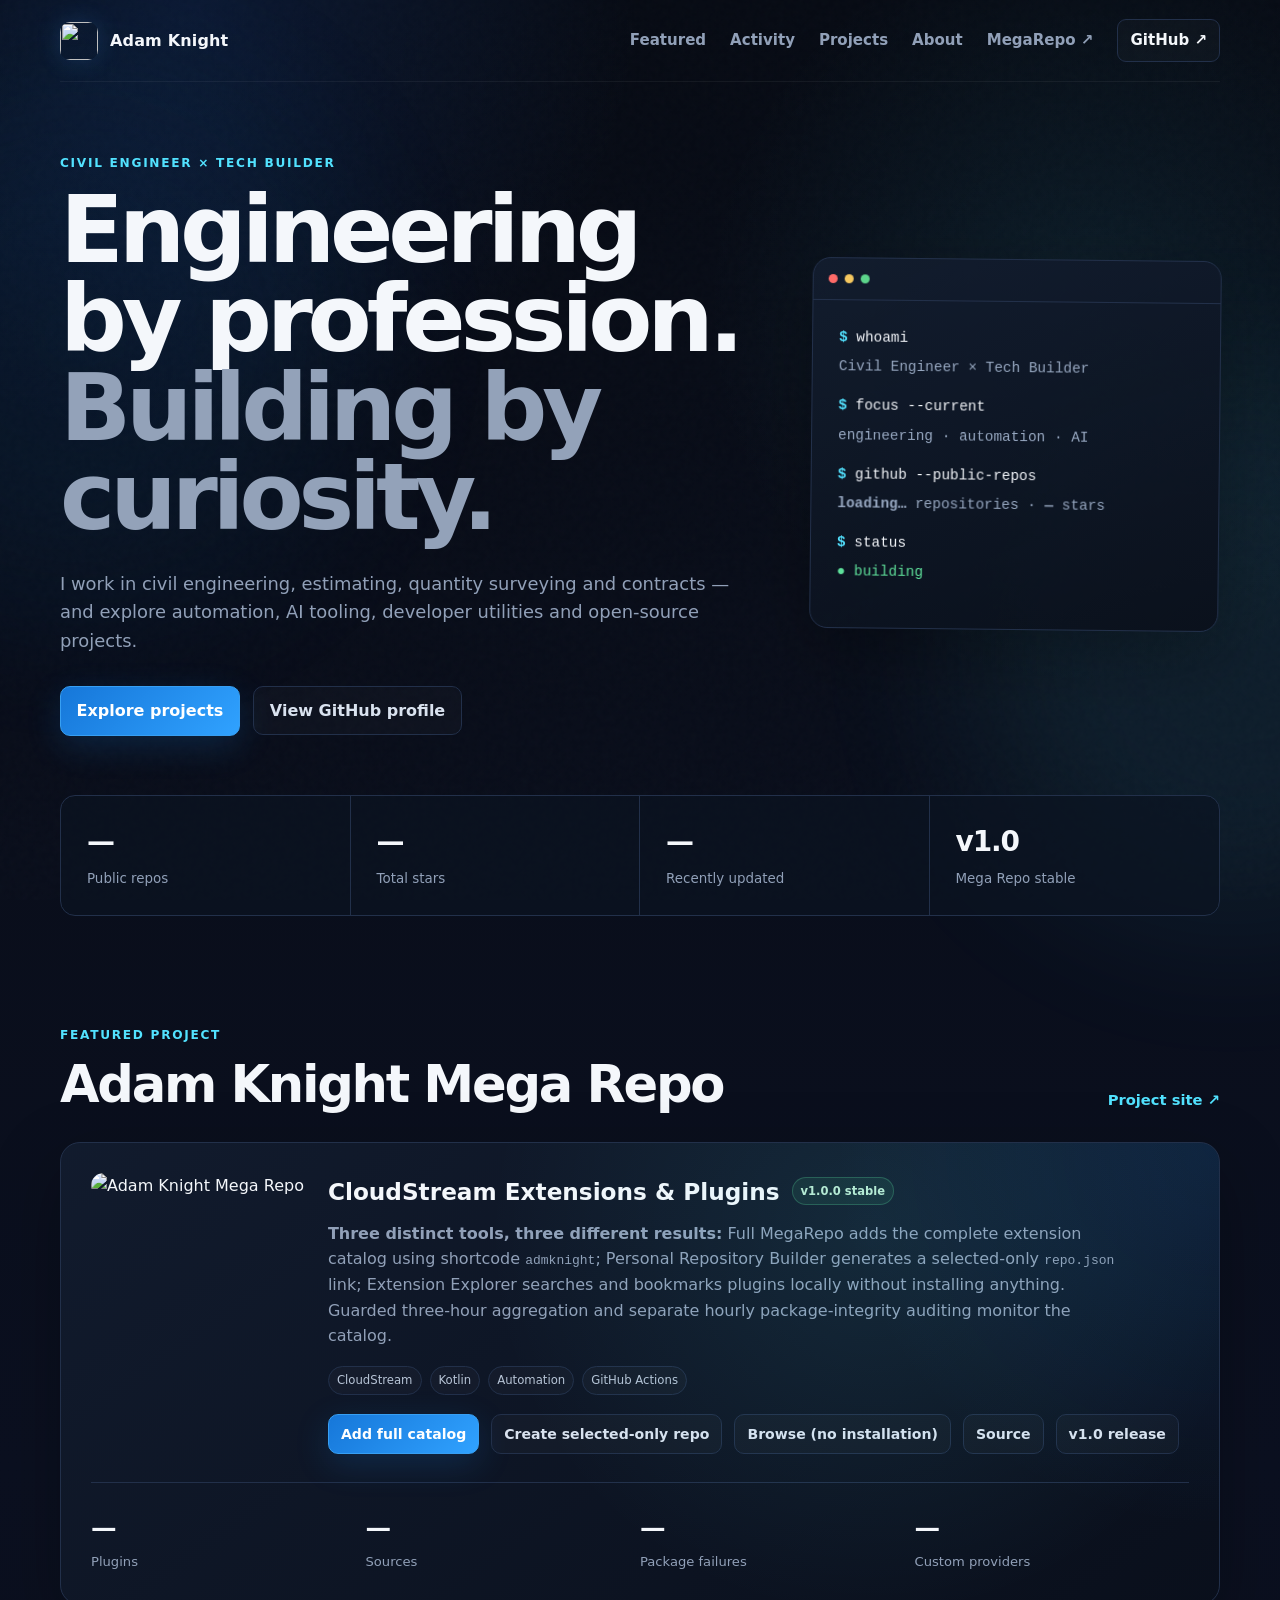
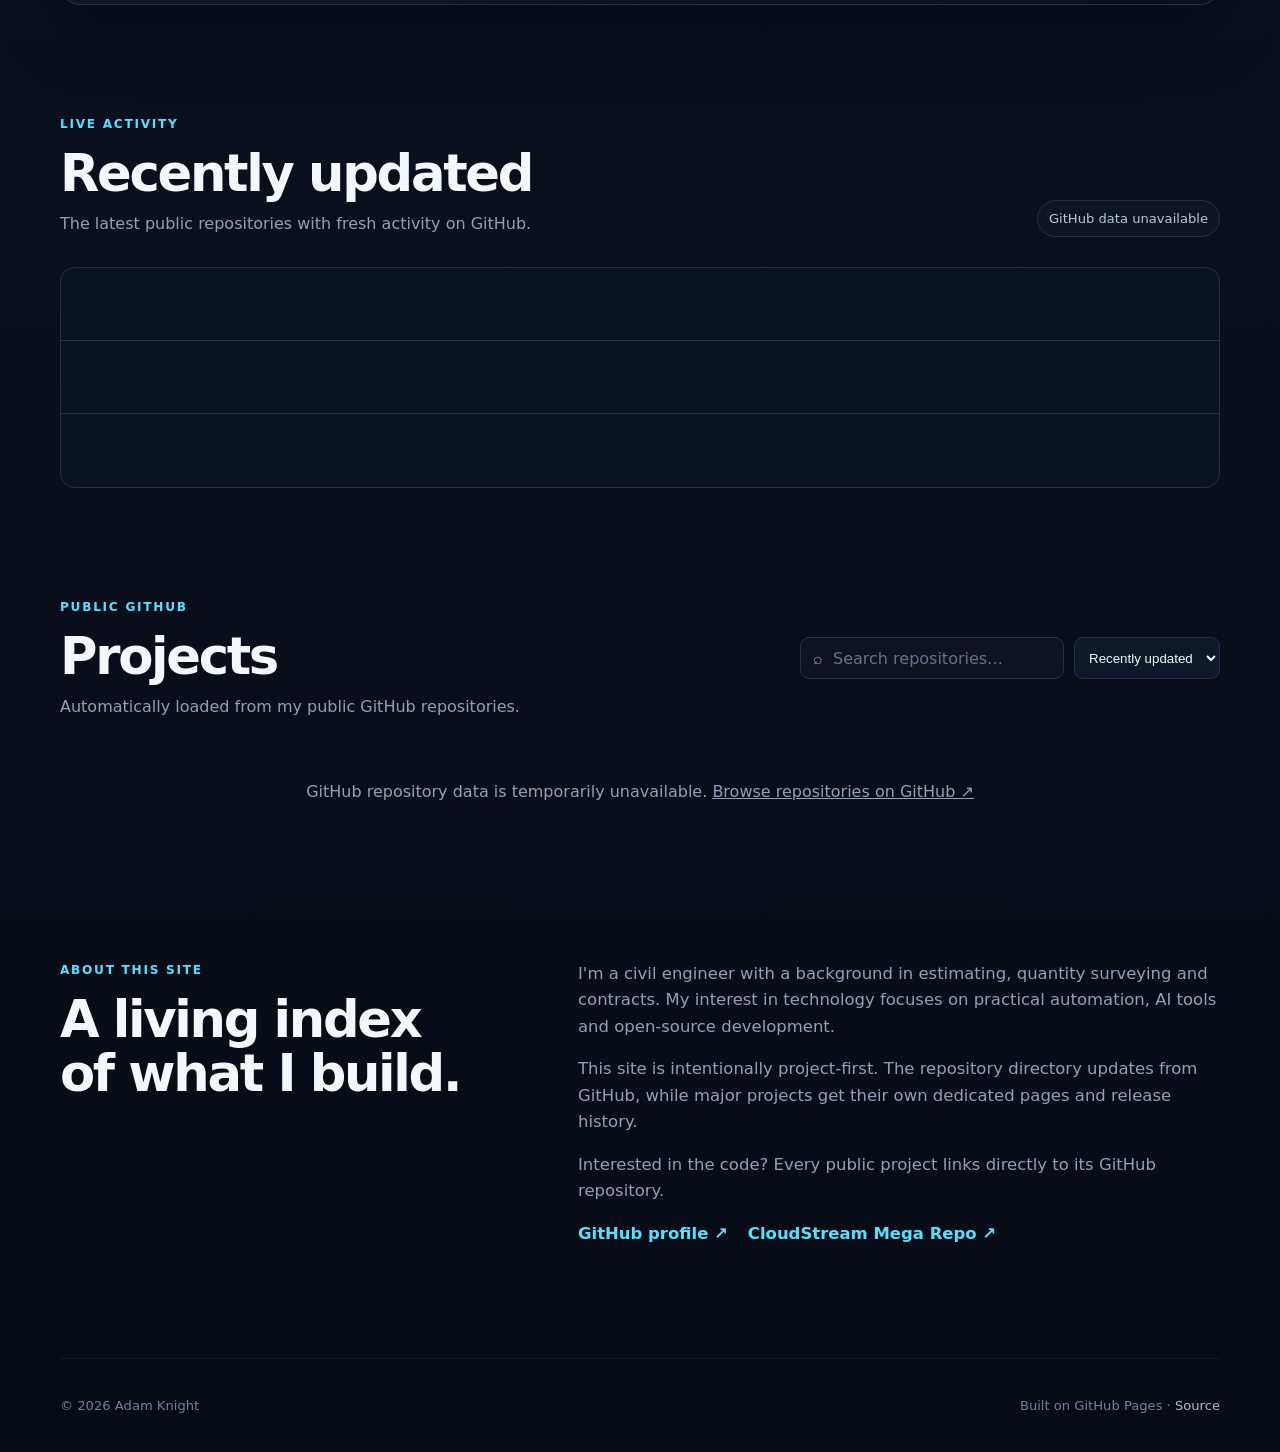
==== index.html @ 38207a59 "fix: unify approved MegaRepo logo favicon and navigation" ====
<!doctype html>
<html lang="en">
<head>
  <meta charset="utf-8">
  <meta name="viewport" content="width=device-width, initial-scale=1">
  <meta name="google-site-verification" content="J8DJi_a0WwOQTBhdbj1OCqEwSFCZiyhdD8SK8HP2m0g" />
  <title>Adam Knight — Civil Engineer × Tech Builder | Open Source</title>
  <meta name="description" content="Adam Knight is a Civil Engineer × Tech Builder exploring estimating, QS, contracts, automation, AI tooling and open-source projects.">
  <link rel="canonical" href="https://admknight.github.io/">
  <link rel="icon" type="image/png" href="https://raw.githubusercontent.com/admknight/CloudstreamExtensions/refs/heads/master/assets/icon.png">
  <link rel="apple-touch-icon" href="https://raw.githubusercontent.com/admknight/CloudstreamExtensions/refs/heads/master/assets/icon.png">
  <meta name="theme-color" content="#0b1020">
  <meta property="og:title" content="Adam Knight — Civil Engineer × Tech Builder">
  <meta property="og:description" content="Civil engineering meets technology: estimating, QS, contracts, AI tooling, automation and open-source projects by Adam Knight.">
  <meta property="og:type" content="website">
  <meta property="og:url" content="https://admknight.github.io/">
  <meta property="og:image" content="https://raw.githubusercontent.com/admknight/CloudstreamExtensions/refs/heads/master/assets/icon.png">
  <meta name="twitter:card" content="summary">
  <link rel="stylesheet" href="/styles.css">
  <script type="application/ld+json">
  {
    "@context": "https://schema.org",
    "@graph": [
      {
        "@type": "Person",
        "name": "Adam Knight",
        "jobTitle": "Civil Engineer",
        "description": "Civil Engineer × Tech Builder exploring automation, AI tooling and open-source projects.",
        "url": "https://admknight.github.io/",
        "sameAs": ["https://github.com/admknight"]
      },
      {
        "@type": "WebSite",
        "name": "Adam Knight — Projects",
        "url": "https://admknight.github.io/",
        "description": "Civil engineering, automation, AI tools, developer utilities and open-source projects by Adam Knight."
      }
    ]
  }
  </script>
</head>
<body>
  <div id="scroll-progress" class="scroll-progress" aria-hidden="true"></div>
  <div class="ambient ambient-one" aria-hidden="true"></div>
  <div class="ambient ambient-two" aria-hidden="true"></div>
  <div class="noise"></div>

  <nav class="nav shell" aria-label="Primary navigation">
    <a class="brand" href="/" aria-label="Adam Knight home">
      <img src="https://raw.githubusercontent.com/admknight/CloudstreamExtensions/refs/heads/master/assets/icon.png" alt="">
      <span>Adam Knight</span>
    </a>
    <div class="nav-links">
      <a href="#featured">Featured</a>
      <a href="#activity">Activity</a>
      <a href="#projects">Projects</a>
      <a href="#about">About</a>
      <a class="nav-megarepo" href="https://admknight.github.io/CloudstreamExtensions/">MegaRepo ↗</a>
      <a class="nav-github" href="https://github.com/admknight" target="_blank" rel="noreferrer">GitHub ↗</a>
    </div>
  </nav>

  <main>
    <section class="hero shell">
      <div class="hero-copy">
        <p class="eyebrow">CIVIL ENGINEER × TECH BUILDER</p>
        <h1>Engineering by profession.<br><span>Building by curiosity.</span></h1>
        <p class="hero-text">I work in civil engineering, estimating, quantity surveying and contracts — and explore automation, AI tooling, developer utilities and open-source projects.</p>
        <div class="hero-actions">
          <a class="btn primary" href="#projects">Explore projects</a>
          <a class="btn secondary" href="https://github.com/admknight" target="_blank" rel="noreferrer">View GitHub profile</a>
        </div>
      </div>
      <div class="hero-panel" aria-label="GitHub profile summary">
        <div class="terminal-top"><span></span><span></span><span></span></div>
        <div class="terminal-body">
          <p><span class="prompt">$</span> whoami</p>
          <p class="terminal-output type-line" data-text="Civil Engineer × Tech Builder">Civil Engineer × Tech Builder</p>
          <p><span class="prompt">$</span> focus --current</p>
          <p class="terminal-output type-line" data-text="engineering · automation · AI">engineering · automation · AI</p>
          <p><span class="prompt">$</span> github --public-repos</p>
          <p class="terminal-output"><strong id="repo-count">loading…</strong> repositories · <strong id="star-count">—</strong> stars</p>
          <p><span class="prompt">$</span> status</p>
          <p class="terminal-output status-ok type-line" data-text="● building">● building</p>
        </div>
      </div>
    </section>

    <section class="metrics shell" aria-label="Project statistics">
      <article><strong id="metric-repos">—</strong><span>Public repos</span></article>
      <article><strong id="metric-stars">—</strong><span>Total stars</span></article>
      <article><strong id="metric-updated">—</strong><span>Recently updated</span></article>
      <article><strong>v1.0</strong><span>Mega Repo stable</span></article>
    </section>

    <section id="featured" class="section shell">
      <div class="section-head">
        <div>
          <p class="eyebrow">FEATURED PROJECT</p>
          <h2>Adam Knight Mega Repo</h2>
        </div>
        <a class="text-link" href="https://admknight.github.io/CloudstreamExtensions/">Project site ↗</a>
      </div>

      <article class="featured-card">
        <div class="featured-main">
          <div class="project-icon">
            <img src="https://raw.githubusercontent.com/admknight/CloudstreamExtensions/refs/heads/master/assets/icon.png" alt="Adam Knight Mega Repo">
          </div>
          <div>
            <div class="project-title-row">
              <h3>CloudStream Extensions & Plugins</h3>
              <span class="release-pill">v1.0.0 stable</span>
            </div>
            <p><strong>Three distinct tools, three different results:</strong> Full MegaRepo adds the complete extension catalog using shortcode <code>admknight</code>; Personal Repository Builder generates a selected-only <code>repo.json</code> link; Extension Explorer searches and bookmarks plugins locally without installing anything. Guarded three-hour aggregation and separate hourly package-integrity auditing monitor the catalog.</p>
            <div class="tags">
              <span>CloudStream</span><span>Kotlin</span><span>Automation</span><span>GitHub Actions</span>
            </div>
            <div class="featured-actions">
              <a class="btn primary small" href="https://admknight.github.io/CloudstreamExtensions/#install-full">Add full catalog</a>
              <a class="btn secondary small" href="https://adam-cloudstream-bundles.badass-insane.workers.dev/">Create selected-only repo</a>
              <a class="btn secondary small" href="https://admknight.github.io/CloudstreamExtensions/explore.html">Browse (no installation)</a>
              <a class="btn secondary small" href="https://github.com/admknight/CloudstreamExtensions">Source</a>
              <a class="btn secondary small" href="https://github.com/admknight/CloudstreamExtensions/releases/tag/v1.0.0">v1.0 release</a>
            </div>
          </div>
        </div>
        <div class="featured-stats">
          <div><strong id="cs-plugins">—</strong><span>Plugins</span></div>
          <div><strong id="cs-sources">—</strong><span>Sources</span></div>
          <div><strong id="cs-failures">—</strong><span>Package failures</span></div>
          <div><strong id="cs-custom">—</strong><span>Custom providers</span></div>
        </div>
      </article>
    </section>


    <section id="activity" class="section shell">
      <div class="section-head">
        <div>
          <p class="eyebrow">LIVE ACTIVITY</p>
          <h2>Recently updated</h2>
          <p class="section-sub">The latest public repositories with fresh activity on GitHub.</p>
        </div>
        <span id="activity-status" class="live-pill"><span></span> Live from GitHub</span>
      </div>
      <div id="activity-list" class="activity-list" aria-live="polite">
        <div class="activity-row skeleton-row"></div>
        <div class="activity-row skeleton-row"></div>
        <div class="activity-row skeleton-row"></div>
      </div>
    </section>

    <section id="projects" class="section shell">
      <div class="section-head projects-head">
        <div>
          <p class="eyebrow">PUBLIC GITHUB</p>
          <h2>Projects</h2>
          <p class="section-sub">Automatically loaded from my public GitHub repositories.</p>
        </div>
        <div class="project-tools">
          <label class="search">
            <span>⌕</span>
            <input id="repo-search" type="search" placeholder="Search repositories…" autocomplete="off">
          </label>
          <select id="repo-sort" aria-label="Sort repositories">
            <option value="updated">Recently updated</option>
            <option value="stars">Most starred</option>
            <option value="name">Name A–Z</option>
          </select>
        </div>
      </div>

      <div id="repo-grid" class="repo-grid" aria-live="polite">
        <article class="repo-card skeleton"></article>
        <article class="repo-card skeleton"></article>
        <article class="repo-card skeleton"></article>
        <article class="repo-card skeleton"></article>
        <article class="repo-card skeleton"></article>
        <article class="repo-card skeleton"></article>
      </div>
      <p id="repo-message" class="repo-message" hidden></p>
    </section>

    <section id="about" class="section shell about">
      <div>
        <p class="eyebrow">ABOUT THIS SITE</p>
        <h2>A living index of what I build.</h2>
      </div>
      <div class="about-copy">
        <p>I'm a civil engineer with a background in estimating, quantity surveying and contracts. My interest in technology focuses on practical automation, AI tools and open-source development.</p>
        <p>This site is intentionally project-first. The repository directory updates from GitHub, while major projects get their own dedicated pages and release history.</p>
        <p>Interested in the code? Every public project links directly to its GitHub repository.</p>
        <div class="about-links">
          <a href="https://github.com/admknight">GitHub profile ↗</a>
          <a href="https://admknight.github.io/CloudstreamExtensions/">CloudStream Mega Repo ↗</a>
        </div>
      </div>
    </section>
  </main>

  <footer class="footer shell">
    <span>© <span id="year"></span> Adam Knight</span>
    <span>Built on GitHub Pages · <a href="https://github.com/admknight/admknight.github.io">Source</a></span>
  </footer>

  <script src="/script.js" defer></script>
</body>
</html>
---- styles.css ----
:root{
  --bg:#070b14;--bg2:#0b1020;--panel:#101827;--panel2:#121c2e;--line:#22304a;
  --text:#f4f7fb;--muted:#91a0b8;--blue:#43a7ff;--cyan:#52e2ff;--green:#5ee19b;
  --shadow:0 24px 70px rgba(0,0,0,.28);--radius:18px
}
*{box-sizing:border-box}
html{scroll-behavior:smooth}
body{margin:0;background:
  radial-gradient(circle at 15% 0%,rgba(44,120,255,.13),transparent 28rem),
  radial-gradient(circle at 85% 10%,rgba(65,226,255,.08),transparent 24rem),
  linear-gradient(180deg,var(--bg),var(--bg2) 48%,var(--bg));
  color:var(--text);font-family:Inter,ui-sans-serif,system-ui,-apple-system,BlinkMacSystemFont,"Segoe UI",sans-serif;line-height:1.6}
a{color:inherit}
.noise{position:fixed;inset:0;pointer-events:none;opacity:.035;z-index:-1;
  background-image:url("data:image/svg+xml,%3Csvg viewBox='0 0 160 160' xmlns='http://www.w3.org/2000/svg'%3E%3Cfilter id='n'%3E%3CfeTurbulence type='fractalNoise' baseFrequency='.9' numOctaves='4' stitchTiles='stitch'/%3E%3C/filter%3E%3Crect width='100%25' height='100%25' filter='url(%23n)' opacity='.55'/%3E%3C/svg%3E")}
.shell{width:min(1160px,calc(100% - 40px));margin:0 auto}
.nav{height:82px;display:flex;align-items:center;justify-content:space-between;border-bottom:1px solid rgba(255,255,255,.055)}
.brand{display:flex;align-items:center;gap:12px;text-decoration:none;font-weight:800;letter-spacing:.01em}
.brand img{width:38px;height:38px;border-radius:10px;box-shadow:0 0 24px rgba(67,167,255,.18)}
.nav-links{display:flex;align-items:center;gap:24px}
.nav-links a{text-decoration:none;color:var(--muted);font-size:.94rem;font-weight:650}
.nav-links a:hover{color:var(--text)}
.nav-github{border:1px solid var(--line);border-radius:9px;padding:8px 12px;color:var(--text)!important;background:rgba(255,255,255,.025)}
.hero{min-height:600px;display:grid;grid-template-columns:1.25fr .75fr;gap:70px;align-items:center;padding:72px 0 60px}
.eyebrow{margin:0 0 13px;color:var(--cyan);font-size:.76rem;font-weight:850;letter-spacing:.14em}
h1,h2,h3,p{margin-top:0}
h1{font-size:clamp(3.2rem,7.3vw,6.4rem);line-height:.95;letter-spacing:-.055em;margin-bottom:28px;max-width:850px}
h1 span{color:#93a2b9}
.hero-text{max-width:690px;color:var(--muted);font-size:1.12rem;margin-bottom:30px}
.hero-actions,.featured-actions{display:flex;gap:12px;flex-wrap:wrap}
.btn{display:inline-flex;align-items:center;justify-content:center;text-decoration:none;font-weight:780;border-radius:10px;padding:11px 16px;border:1px solid var(--line);transition:.18s ease}
.btn:hover{transform:translateY(-1px);border-color:#385074}
.btn.primary{background:linear-gradient(135deg,#1677d9,#30a2ff);border-color:#379ff3;color:#fff;box-shadow:0 10px 34px rgba(24,126,220,.2)}
.btn.secondary{background:rgba(255,255,255,.025);color:#d9e2ef}
.btn.small{font-size:.88rem;padding:8px 12px}
.hero-panel{border:1px solid var(--line);border-radius:var(--radius);background:linear-gradient(160deg,rgba(18,28,46,.94),rgba(9,15,26,.92));box-shadow:var(--shadow);overflow:hidden;transform:rotate(.6deg)}
.terminal-top{height:42px;display:flex;align-items:center;gap:7px;padding:0 15px;border-bottom:1px solid var(--line)}
.terminal-top span{width:9px;height:9px;border-radius:50%;background:#32445f}
.terminal-top span:nth-child(1){background:#ff6b68}.terminal-top span:nth-child(2){background:#f6c85f}.terminal-top span:nth-child(3){background:#5cd58b}
.terminal-body{padding:25px 26px 28px;font:500 .9rem/1.75 ui-monospace,SFMono-Regular,Menlo,Monaco,Consolas,monospace}
.terminal-body p{margin-bottom:4px}.terminal-output{color:#96a7c0;margin:0 0 14px!important}.prompt{color:var(--cyan);font-weight:900}.status-ok{color:var(--green)}
.metrics{display:grid;grid-template-columns:repeat(4,1fr);border:1px solid var(--line);border-radius:15px;overflow:hidden;background:rgba(12,20,34,.72)}
.metrics article{padding:24px 26px;border-right:1px solid var(--line)}
.metrics article:last-child{border-right:0}
.metrics strong{display:block;font-size:1.75rem;letter-spacing:-.04em}.metrics span{color:var(--muted);font-size:.84rem}
.section{padding:110px 0 0}
.section-head{display:flex;align-items:end;justify-content:space-between;gap:24px;margin-bottom:30px}
.section h2{font-size:clamp(2rem,4vw,3.2rem);line-height:1.05;letter-spacing:-.045em;margin:0}
.section-sub{color:var(--muted);margin:10px 0 0}
.text-link{color:var(--cyan);text-decoration:none;font-weight:750;font-size:.92rem}
.featured-card{border:1px solid var(--line);border-radius:20px;background:
  radial-gradient(circle at 100% 0%,rgba(31,142,255,.13),transparent 24rem),
  linear-gradient(145deg,rgba(18,28,46,.96),rgba(10,16,28,.95));padding:30px;box-shadow:var(--shadow)}
.featured-main{display:grid;grid-template-columns:auto 1fr;gap:24px;align-items:start}
.project-icon img{width:78px;height:78px;border-radius:18px}
.project-title-row{display:flex;align-items:center;gap:12px;flex-wrap:wrap}
.project-title-row h3{font-size:1.45rem;margin:0}
.release-pill{font-size:.72rem;color:#bdebd0;background:rgba(73,196,124,.1);border:1px solid rgba(94,225,155,.25);border-radius:999px;padding:4px 8px;font-weight:850}
.featured-main p{color:var(--muted);max-width:790px;margin:11px 0 17px}
.tags{display:flex;gap:8px;flex-wrap:wrap;margin-bottom:19px}
.tags span,.repo-tag{font-size:.73rem;color:#b7c4d6;border:1px solid var(--line);border-radius:999px;padding:4px 8px;background:rgba(255,255,255,.025)}
.featured-stats{display:grid;grid-template-columns:repeat(4,1fr);margin-top:28px;border-top:1px solid var(--line);padding-top:24px}
.featured-stats div{padding-right:18px}.featured-stats strong{display:block;font-size:1.6rem}.featured-stats span{color:var(--muted);font-size:.82rem}
.projects-head{align-items:center}
.project-tools{display:flex;gap:10px;align-items:center}
.search{height:42px;display:flex;align-items:center;gap:8px;border:1px solid var(--line);background:rgba(255,255,255,.025);border-radius:9px;padding:0 12px;color:var(--muted)}
.search input{width:220px;background:transparent;border:0;outline:0;color:var(--text);font:inherit}
.search input::placeholder{color:#65748b}
select{height:42px;border:1px solid var(--line);background:#0f1828;color:var(--text);border-radius:9px;padding:0 10px;outline:0}
.repo-grid{display:grid;grid-template-columns:repeat(3,1fr);gap:16px}
.repo-card{min-height:220px;display:flex;flex-direction:column;border:1px solid var(--line);border-radius:14px;padding:20px;background:linear-gradient(145deg,rgba(17,27,44,.93),rgba(11,18,30,.9));text-decoration:none;transition:.18s ease}
.repo-card:hover{transform:translateY(-3px);border-color:#3b557b;box-shadow:0 18px 50px rgba(0,0,0,.17)}
.repo-top{display:flex;align-items:flex-start;justify-content:space-between;gap:12px}
.repo-name{font-size:1.05rem;font-weight:830;word-break:break-word}.repo-arrow{color:#5a6d88}
.repo-description{color:var(--muted);font-size:.9rem;margin:14px 0 20px;flex:1}
.repo-meta{display:flex;align-items:center;gap:13px;flex-wrap:wrap;color:#8fa0b8;font-size:.76rem}
.repo-language{display:inline-flex;align-items:center;gap:6px}
.language-dot{width:8px;height:8px;border-radius:50%;background:var(--blue)}
.repo-flags{display:flex;gap:6px;margin-top:12px}
.repo-message{color:var(--muted);text-align:center;padding:30px}
.skeleton{position:relative;overflow:hidden;min-height:220px}
.skeleton:after{content:"";position:absolute;inset:0;transform:translateX(-100%);background:linear-gradient(90deg,transparent,rgba(255,255,255,.035),transparent);animation:shine 1.2s infinite}
@keyframes shine{to{transform:translateX(100%)}}
.about{display:grid;grid-template-columns:.8fr 1.2fr;gap:90px;padding-bottom:110px}
.about-copy{color:var(--muted);font-size:1.03rem}.about-links{display:flex;gap:20px;flex-wrap:wrap}.about-links a{color:var(--cyan);text-decoration:none;font-weight:750}
.footer{min-height:95px;border-top:1px solid rgba(255,255,255,.055);display:flex;justify-content:space-between;align-items:center;color:#71829b;font-size:.82rem}
.footer a{color:#aebcd0;text-decoration:none}

@media(max-width:900px){
  .nav-links a:not(.nav-github){display:none}
  .hero{grid-template-columns:1fr;gap:36px;min-height:auto;padding:70px 0}
  .hero-panel{max-width:620px;width:100%}
  .metrics{grid-template-columns:repeat(2,1fr)}
  .metrics article:nth-child(2){border-right:0}.metrics article:nth-child(-n+2){border-bottom:1px solid var(--line)}
  .repo-grid{grid-template-columns:repeat(2,1fr)}
  .projects-head{align-items:flex-start;flex-direction:column}
  .project-tools{width:100%}.search{flex:1}.search input{width:100%}
  .about{grid-template-columns:1fr;gap:28px}
}
@media(max-width:620px){
  .shell{width:min(100% - 28px,1160px)}
  .nav{height:70px}.brand span{display:none}
  h1{font-size:clamp(3rem,16vw,4.4rem)}
  .hero{padding-top:54px}.hero-text{font-size:1rem}
  .metrics{grid-template-columns:1fr 1fr}.metrics article{padding:18px}
  .section{padding-top:80px}
  .section-head{align-items:flex-start}
  .featured-card{padding:22px}.featured-main{grid-template-columns:1fr}.project-icon img{width:62px;height:62px}
  .featured-stats{grid-template-columns:1fr 1fr;gap:18px}.featured-stats div{padding:0}
  .project-tools{flex-direction:column;align-items:stretch}
  .repo-grid{grid-template-columns:1fr}
  .about{padding-bottom:80px}
  .footer{flex-direction:column;justify-content:center;gap:5px;text-align:center}
}


/* Interactive motion layer */
.scroll-progress{position:fixed;top:0;left:0;height:2px;width:0;background:linear-gradient(90deg,var(--blue),var(--cyan));z-index:999;box-shadow:0 0 18px rgba(82,226,255,.45)}
.ambient{position:fixed;width:34rem;height:34rem;border-radius:50%;filter:blur(90px);opacity:.08;pointer-events:none;z-index:-2;animation:floatGlow 14s ease-in-out infinite alternate}
.ambient-one{top:7%;left:-12rem;background:#1687e8}
.ambient-two{right:-14rem;top:42%;background:#52e2ff;animation-delay:-6s}
@keyframes floatGlow{from{transform:translate3d(0,0,0) scale(.95)}to{transform:translate3d(45px,35px,0) scale(1.08)}}

.hero-copy>*{animation:heroIn .7s both}
.hero-copy>*:nth-child(2){animation-delay:.08s}
.hero-copy>*:nth-child(3){animation-delay:.16s}
.hero-copy>*:nth-child(4){animation-delay:.24s}
.hero-panel{animation:panelIn .85s .18s both}
@keyframes heroIn{from{opacity:0;transform:translateY(16px)}to{opacity:1;transform:none}}
@keyframes panelIn{from{opacity:0;transform:translateY(18px) rotate(1.6deg)}to{opacity:1;transform:rotate(.6deg)}}

.type-line.typing::after{content:"";display:inline-block;width:7px;height:1em;margin-left:4px;background:var(--cyan);vertical-align:-2px;animation:blink .8s steps(1) infinite}
@keyframes blink{50%{opacity:0}}

.reveal{opacity:0;transform:translateY(22px);transition:opacity .65s ease,transform .65s ease}
.reveal.visible{opacity:1;transform:none}

.metrics article,.featured-stats div{position:relative;overflow:hidden}
.metrics article::after,.featured-stats div::after{content:"";position:absolute;inset:auto 14% 0;height:1px;background:linear-gradient(90deg,transparent,rgba(82,226,255,.35),transparent);transform:scaleX(0);transition:transform .5s ease}
.metrics article:hover::after,.featured-stats div:hover::after{transform:scaleX(1)}

.featured-card{position:relative;overflow:hidden}
.featured-card::before{content:"";position:absolute;inset:-1px;pointer-events:none;background:radial-gradient(circle at var(--fx,70%) var(--fy,20%),rgba(82,226,255,.10),transparent 24rem);transition:opacity .2s}
.project-icon img{animation:iconFloat 4.5s ease-in-out infinite}
@keyframes iconFloat{50%{transform:translateY(-5px) rotate(-1deg)}}

.live-pill{display:inline-flex;align-items:center;gap:8px;color:#b8c7d8;font-size:.82rem;border:1px solid var(--line);border-radius:999px;padding:7px 11px;background:rgba(255,255,255,.025)}
.live-pill>span{width:7px;height:7px;border-radius:50%;background:var(--green);box-shadow:0 0 0 0 rgba(94,225,155,.5);animation:pulseLive 2s infinite}
@keyframes pulseLive{70%{box-shadow:0 0 0 8px rgba(94,225,155,0)}100%{box-shadow:0 0 0 0 rgba(94,225,155,0)}}

.activity-list{border:1px solid var(--line);border-radius:15px;overflow:hidden;background:rgba(12,20,34,.66)}
.activity-row{display:grid;grid-template-columns:minmax(0,1fr) auto;gap:24px;align-items:center;padding:17px 20px;border-bottom:1px solid var(--line);text-decoration:none;transition:background .18s ease,padding-left .18s ease}
.activity-row:last-child{border-bottom:0}
.activity-row:hover{background:rgba(67,167,255,.05);padding-left:24px}
.activity-main{min-width:0}.activity-name{font-weight:800;display:flex;align-items:center;gap:9px}.activity-description{color:var(--muted);font-size:.86rem;white-space:nowrap;overflow:hidden;text-overflow:ellipsis;margin:3px 0 0}
.activity-time{color:#7f91aa;font-size:.8rem;white-space:nowrap}
.skeleton-row{min-height:73px;position:relative;overflow:hidden}
.skeleton-row::after{content:"";position:absolute;inset:0;transform:translateX(-100%);background:linear-gradient(90deg,transparent,rgba(255,255,255,.035),transparent);animation:shine 1.2s infinite}

.repo-card{position:relative;overflow:hidden}
.repo-card::before{content:"";position:absolute;inset:0;pointer-events:none;opacity:0;background:radial-gradient(240px circle at var(--mx,50%) var(--my,50%),rgba(82,226,255,.09),transparent 70%);transition:opacity .2s}
.repo-card:hover::before{opacity:1}
.repo-card>*{position:relative;z-index:1}

@media (prefers-reduced-motion:reduce){
  *,*::before,*::after{animation-duration:.01ms!important;animation-iteration-count:1!important;scroll-behavior:auto!important;transition-duration:.01ms!important}
}
@media(max-width:620px){
  .activity-row{grid-template-columns:1fr;gap:5px}
  .activity-description{white-space:normal}
  .live-pill{display:none}
}
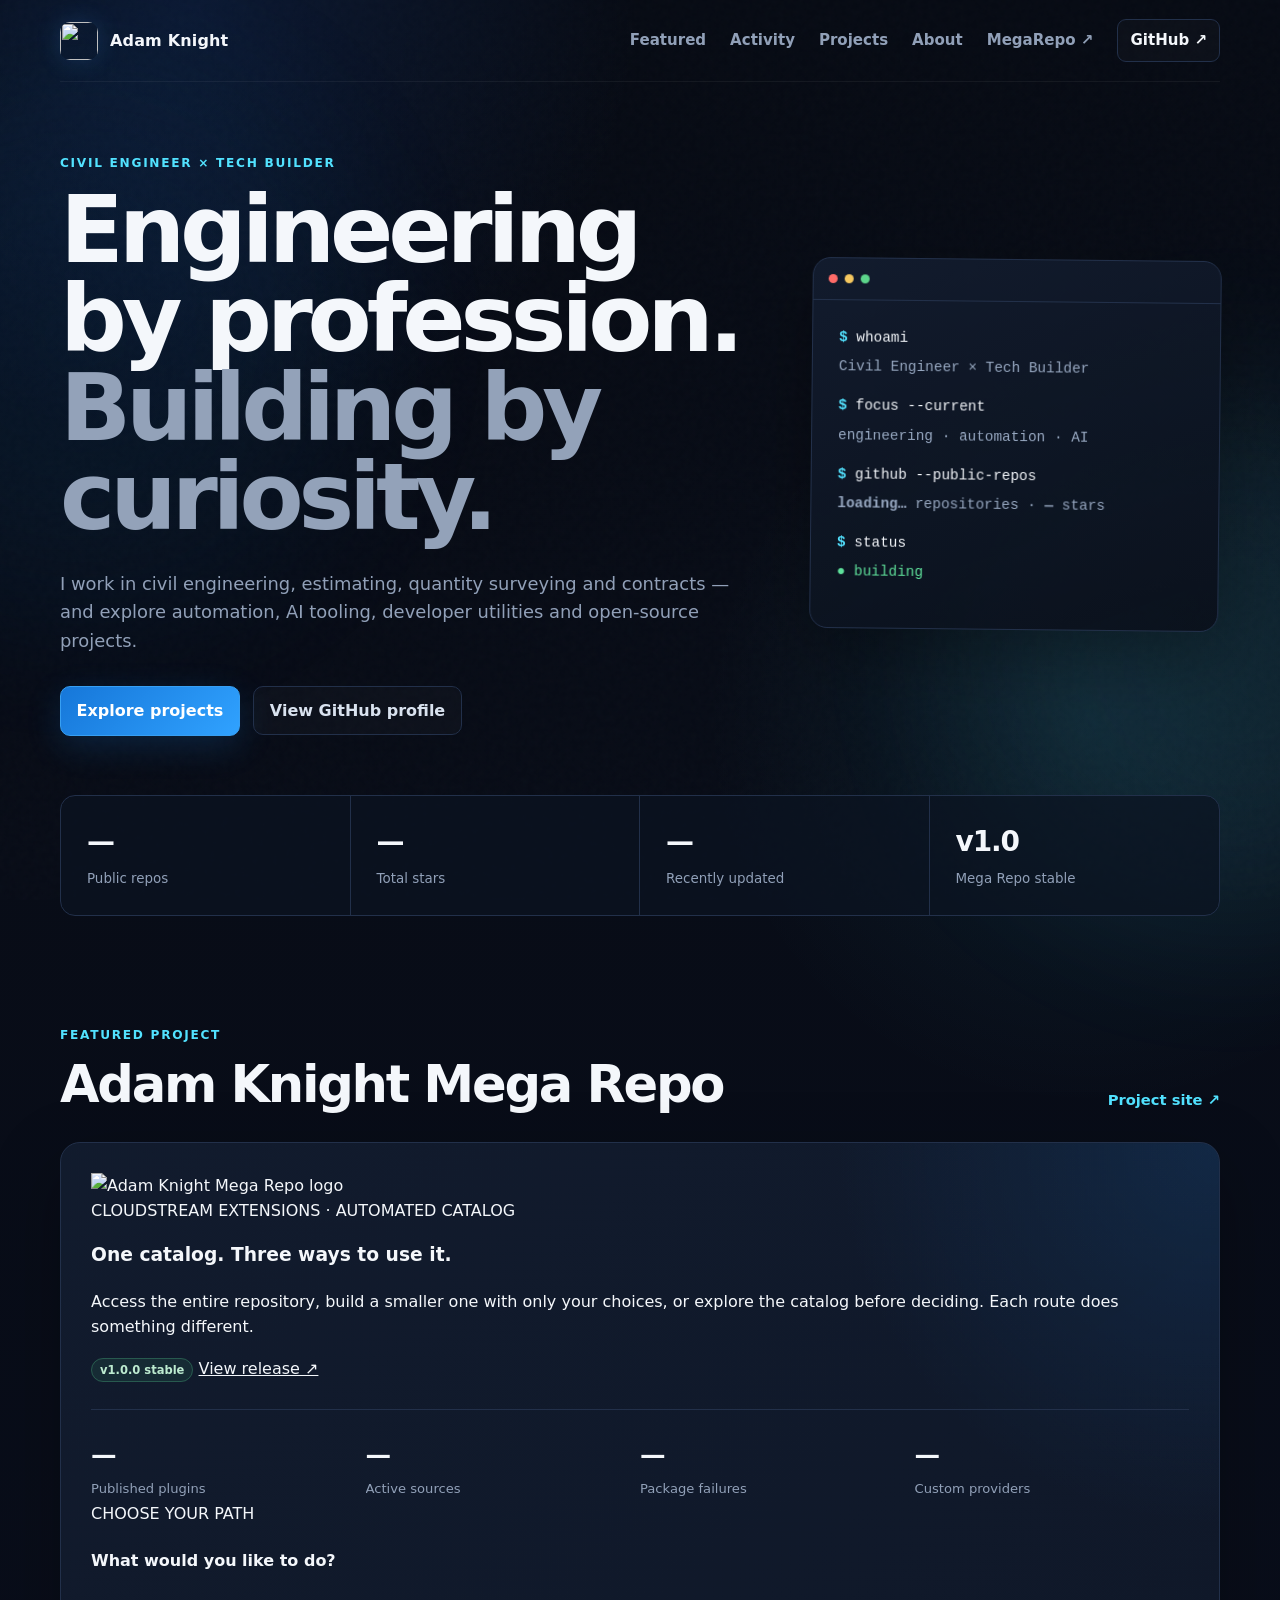
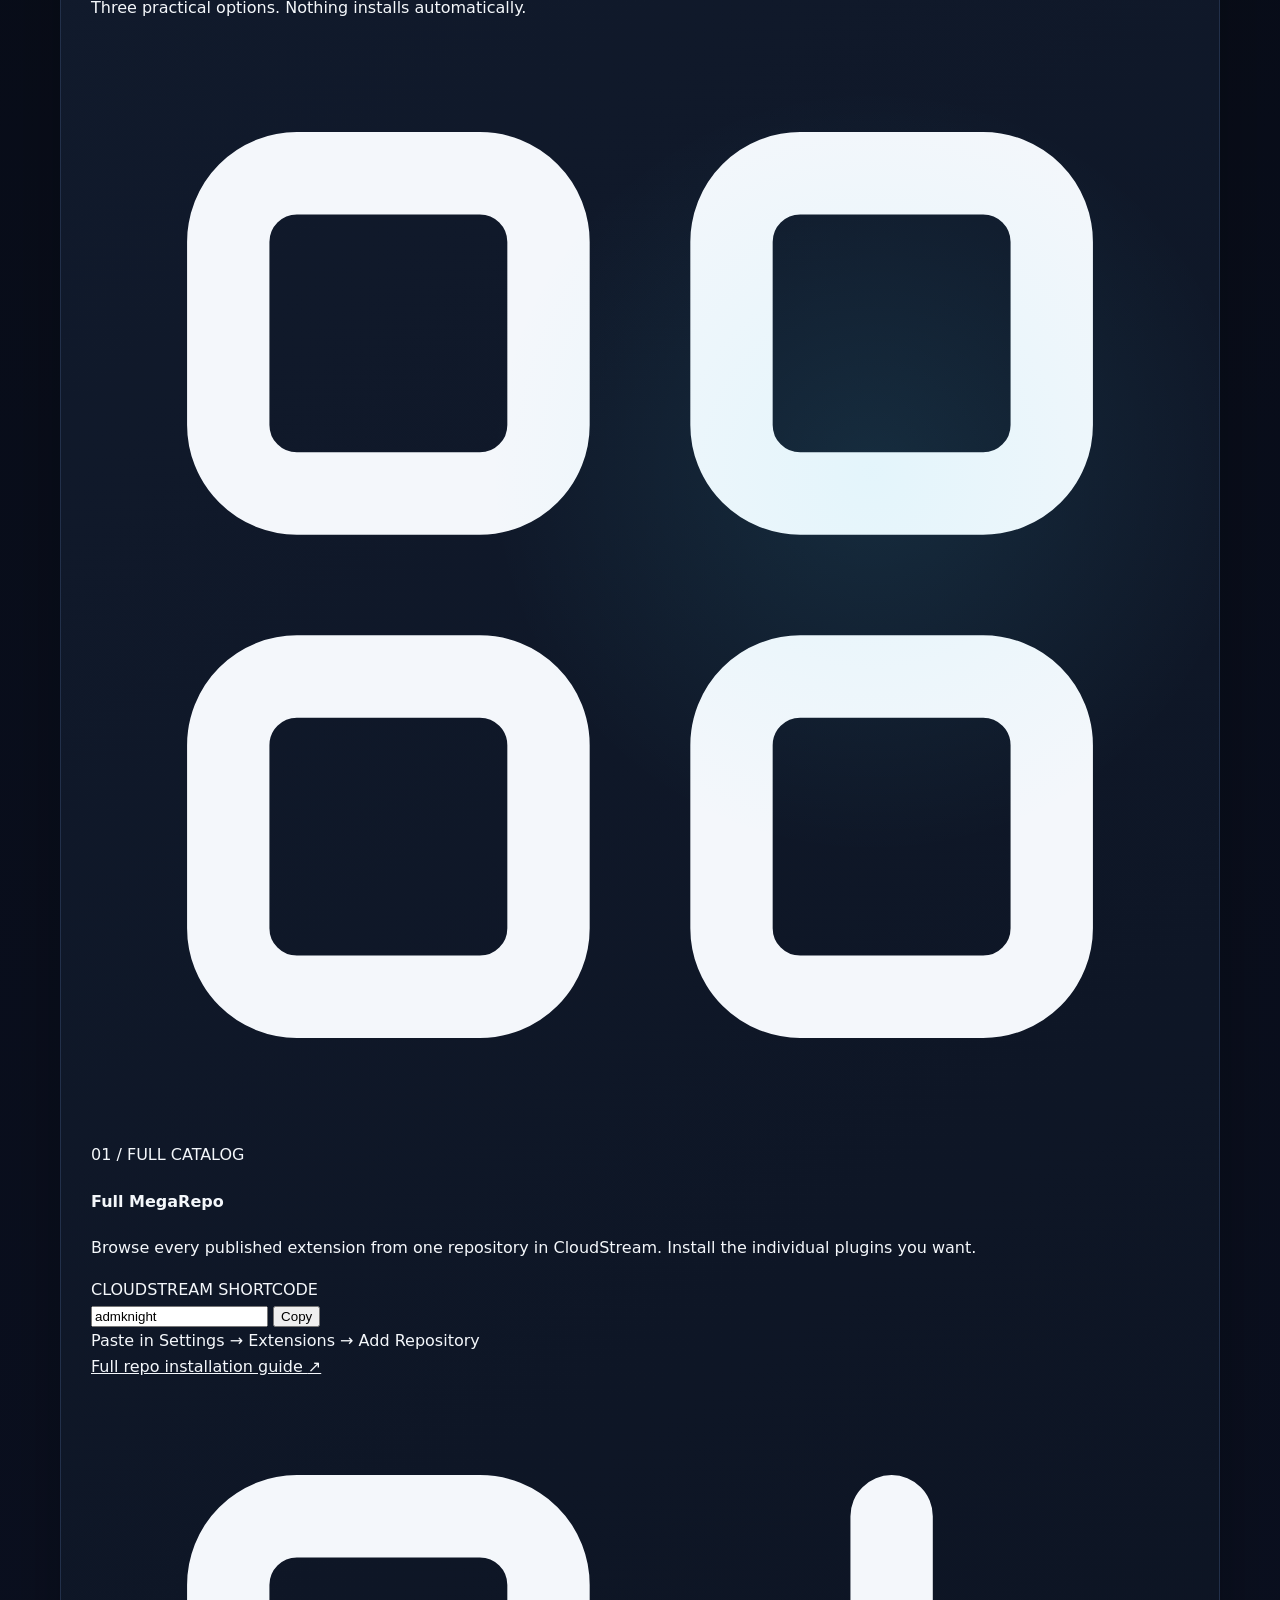
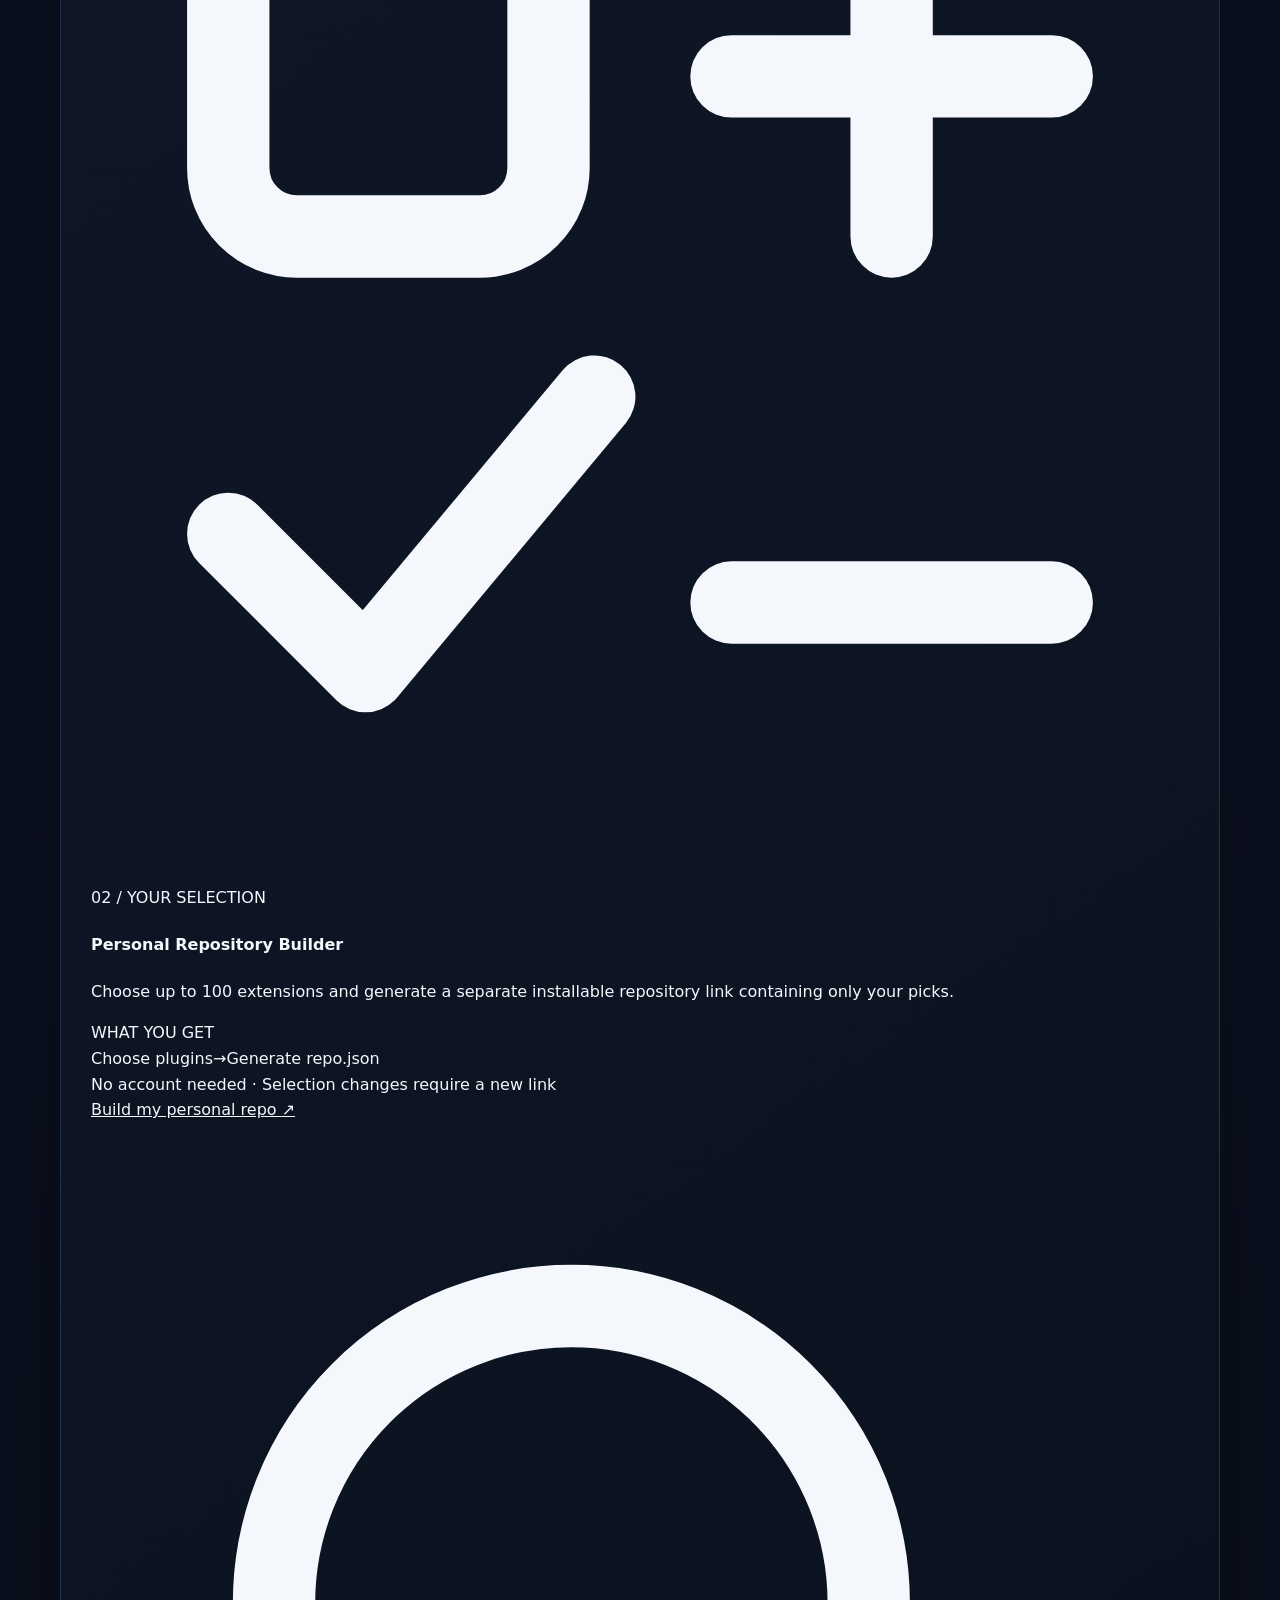
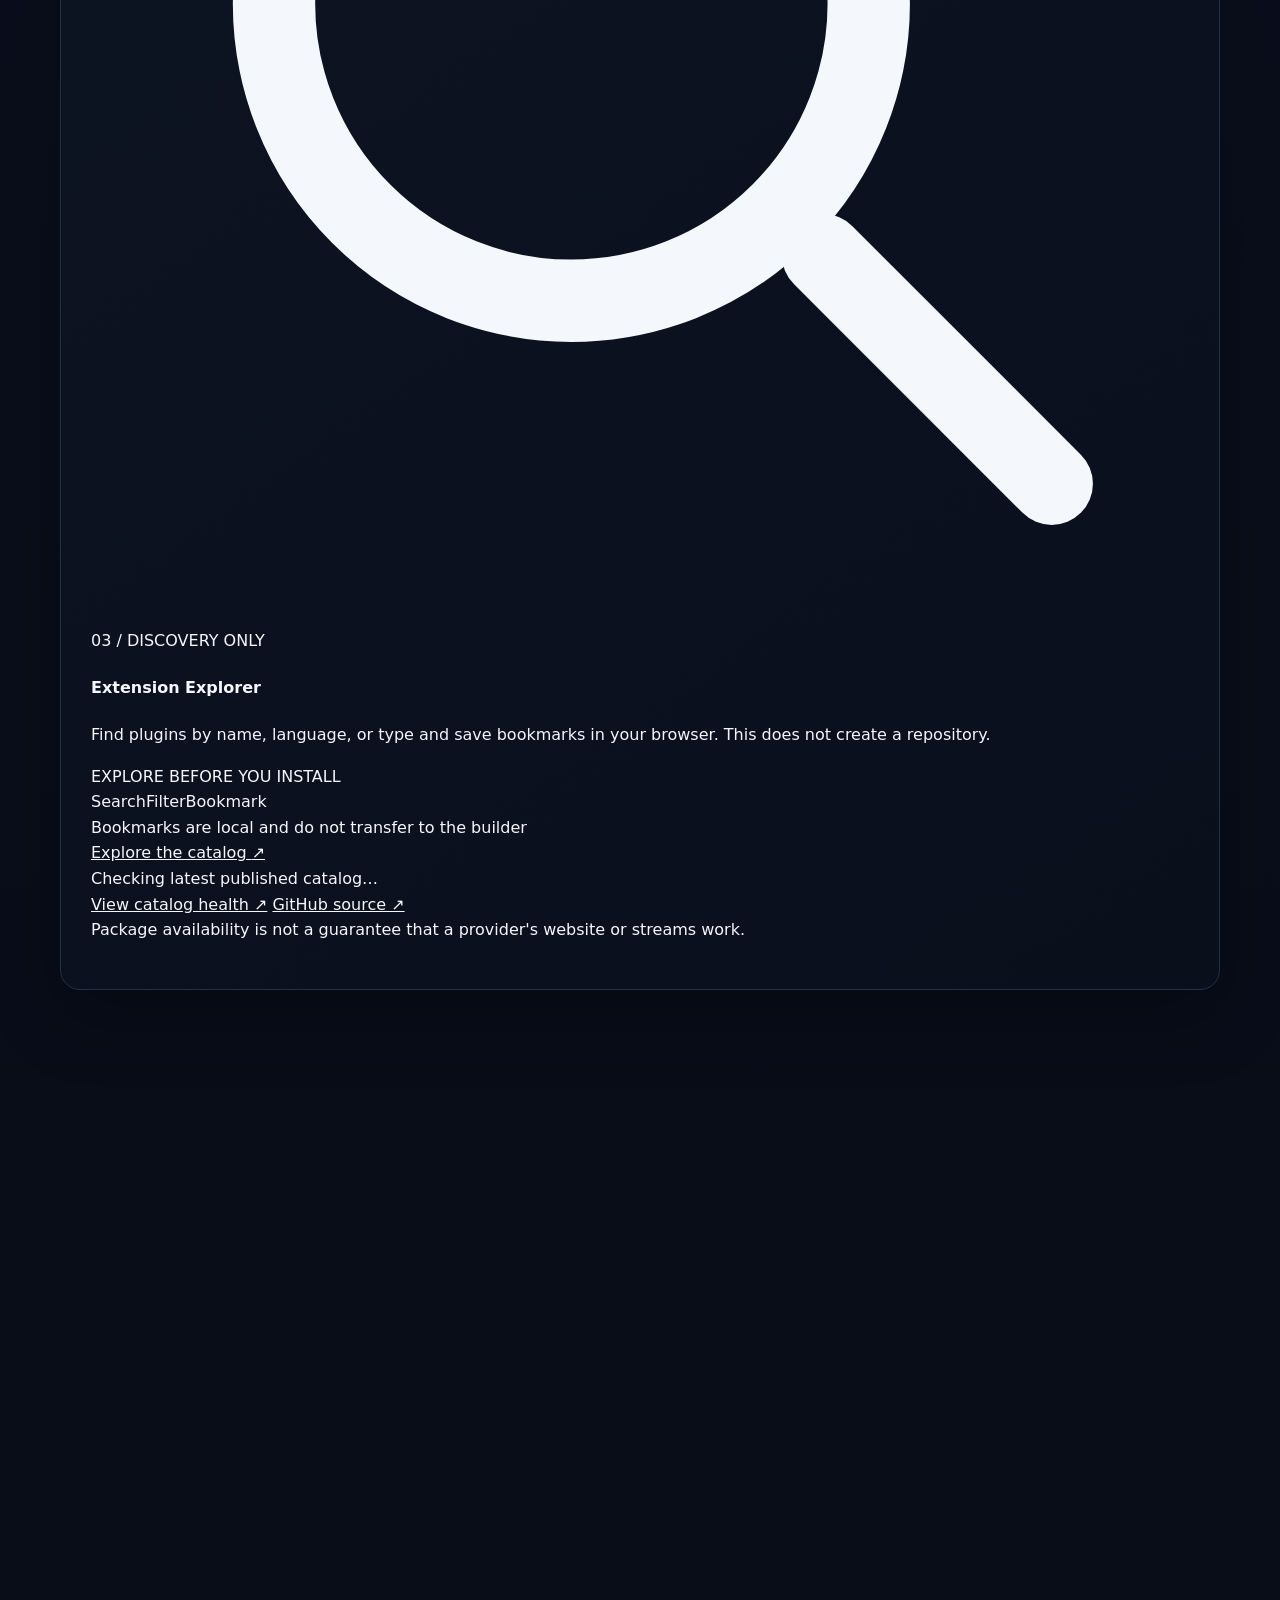
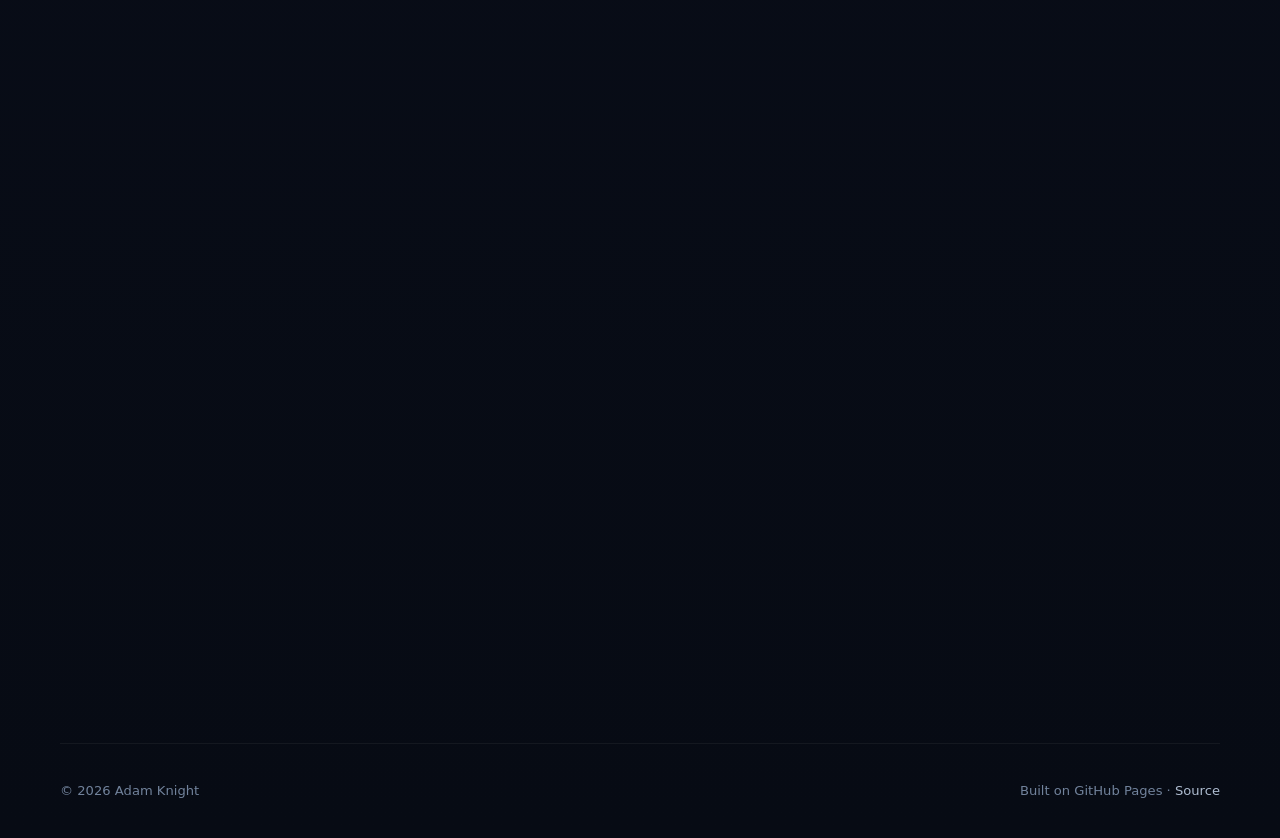
==== commit 4b839004: "feat: turn MegaRepo featured card into three-route showcase" ====
--- a/index.html
+++ b/index.html
@@ -16,7 +16,7 @@
   <meta property="og:url" content="https://admknight.github.io/">
   <meta property="og:image" content="https://raw.githubusercontent.com/admknight/CloudstreamExtensions/refs/heads/master/assets/icon.png">
   <meta name="twitter:card" content="summary">
-  <link rel="stylesheet" href="/styles.css">
+  <link rel="stylesheet" href="/styles.css?v=mega-showcase-v2">
   <script type="application/ld+json">
   {
     "@context": "https://schema.org",
@@ -102,34 +102,105 @@
         <a class="text-link" href="https://admknight.github.io/CloudstreamExtensions/">Project site ↗</a>
       </div>
 
-      <article class="featured-card">
-        <div class="featured-main">
-          <div class="project-icon">
-            <img src="https://raw.githubusercontent.com/admknight/CloudstreamExtensions/refs/heads/master/assets/icon.png" alt="Adam Knight Mega Repo">
-          </div>
-          <div>
-            <div class="project-title-row">
-              <h3>CloudStream Extensions & Plugins</h3>
-              <span class="release-pill">v1.0.0 stable</span>
-            </div>
-            <p><strong>Three distinct tools, three different results:</strong> Full MegaRepo adds the complete extension catalog using shortcode <code>admknight</code>; Personal Repository Builder generates a selected-only <code>repo.json</code> link; Extension Explorer searches and bookmarks plugins locally without installing anything. Guarded three-hour aggregation and separate hourly package-integrity auditing monitor the catalog.</p>
-            <div class="tags">
-              <span>CloudStream</span><span>Kotlin</span><span>Automation</span><span>GitHub Actions</span>
-            </div>
-            <div class="featured-actions">
-              <a class="btn primary small" href="https://admknight.github.io/CloudstreamExtensions/#install-full">Add full catalog</a>
-              <a class="btn secondary small" href="https://adam-cloudstream-bundles.badass-insane.workers.dev/">Create selected-only repo</a>
-              <a class="btn secondary small" href="https://admknight.github.io/CloudstreamExtensions/explore.html">Browse (no installation)</a>
-              <a class="btn secondary small" href="https://github.com/admknight/CloudstreamExtensions">Source</a>
-              <a class="btn secondary small" href="https://github.com/admknight/CloudstreamExtensions/releases/tag/v1.0.0">v1.0 release</a>
-            </div>
-          </div>
-        </div>
-        <div class="featured-stats">
-          <div><strong id="cs-plugins">—</strong><span>Plugins</span></div>
-          <div><strong id="cs-sources">—</strong><span>Sources</span></div>
+      <article class="featured-card mega-showcase" aria-labelledby="mega-showcase-title">
+        <div class="mega-intro">
+          <div class="mega-identity">
+            <img class="mega-logo" src="https://raw.githubusercontent.com/admknight/CloudstreamExtensions/refs/heads/master/assets/icon.png" alt="Adam Knight Mega Repo logo" width="78" height="78">
+            <div>
+              <p class="mega-overline">CLOUDSTREAM EXTENSIONS · AUTOMATED CATALOG</p>
+              <h3 id="mega-showcase-title">One catalog. Three ways to use it.</h3>
+              <p class="mega-lead">Access the entire repository, build a smaller one with only your choices, or explore the catalog before deciding. Each route does something different.</p>
+            </div>
+          </div>
+          <div class="mega-release-info">
+            <span class="release-pill">v1.0.0 stable</span>
+            <a href="https://github.com/admknight/CloudstreamExtensions/releases/tag/v1.0.0">View release ↗</a>
+          </div>
+        </div>
+
+        <div class="featured-stats mega-metrics" aria-label="Latest published MegaRepo statistics">
+          <div><strong id="cs-plugins">—</strong><span>Published plugins</span></div>
+          <div><strong id="cs-sources">—</strong><span>Active sources</span></div>
           <div><strong id="cs-failures">—</strong><span>Package failures</span></div>
           <div><strong id="cs-custom">—</strong><span>Custom providers</span></div>
+        </div>
+
+        <div class="mega-route-heading">
+          <div>
+            <p class="mega-overline">CHOOSE YOUR PATH</p>
+            <h4>What would you like to do?</h4>
+          </div>
+          <p>Three practical options. Nothing installs automatically.</p>
+        </div>
+
+        <div class="mega-paths">
+          <section class="mega-path mega-path-full" aria-labelledby="mega-full-title">
+            <div class="mega-path-top">
+              <span class="mega-path-symbol" aria-hidden="true">
+                <svg viewBox="0 0 24 24" fill="none" stroke="currentColor" stroke-width="1.8" stroke-linecap="round" stroke-linejoin="round"><rect x="3" y="3" width="7" height="7" rx="1.5"/><rect x="14" y="3" width="7" height="7" rx="1.5"/><rect x="3" y="14" width="7" height="7" rx="1.5"/><rect x="14" y="14" width="7" height="7" rx="1.5"/></svg>
+              </span>
+              <span class="mega-path-kind">01 / FULL CATALOG</span>
+            </div>
+            <h4 id="mega-full-title">Full MegaRepo</h4>
+            <p>Browse every published extension from one repository in CloudStream. Install the individual plugins you want.</p>
+            <div class="mega-demo">
+              <span class="mega-demo-label">CLOUDSTREAM SHORTCODE</span>
+              <div class="mega-shortcode">
+                <input id="mega-shortcode" aria-label="Full MegaRepo shortcode" value="admknight" readonly spellcheck="false">
+                <button id="mega-copy-shortcode" type="button" aria-label="Copy MegaRepo shortcode">Copy</button>
+              </div>
+              <span id="mega-copy-status" class="mega-copy-status" role="status" aria-live="polite">Paste in Settings → Extensions → Add Repository</span>
+            </div>
+            <a class="mega-path-action" href="https://admknight.github.io/CloudstreamExtensions/#install-full">Full repo installation guide <span aria-hidden="true">↗</span></a>
+          </section>
+
+          <section class="mega-path mega-path-personal" aria-labelledby="mega-personal-title">
+            <div class="mega-path-top">
+              <span class="mega-path-symbol" aria-hidden="true">
+                <svg viewBox="0 0 24 24" fill="none" stroke="currentColor" stroke-width="1.8" stroke-linecap="round" stroke-linejoin="round"><rect x="3" y="3" width="7" height="7" rx="1.5"/><path d="M14 6.5h7M17.5 3v7M3 16.5l3 3 5-6M14 18h7"/></svg>
+              </span>
+              <span class="mega-path-kind">02 / YOUR SELECTION</span>
+            </div>
+            <h4 id="mega-personal-title">Personal Repository Builder</h4>
+            <p>Choose up to 100 extensions and generate a separate installable repository link containing only your picks.</p>
+            <div class="mega-demo">
+              <span class="mega-demo-label">WHAT YOU GET</span>
+              <div class="mega-step-chain">
+                <span>Choose plugins</span><span aria-hidden="true">→</span><span>Generate repo.json</span>
+              </div>
+              <span class="mega-demo-hint">No account needed · Selection changes require a new link</span>
+            </div>
+            <a class="mega-path-action" href="https://adam-cloudstream-bundles.badass-insane.workers.dev/">Build my personal repo <span aria-hidden="true">↗</span></a>
+          </section>
+
+          <section class="mega-path mega-path-explore" aria-labelledby="mega-explore-title">
+            <div class="mega-path-top">
+              <span class="mega-path-symbol" aria-hidden="true">
+                <svg viewBox="0 0 24 24" fill="none" stroke="currentColor" stroke-width="1.8" stroke-linecap="round" stroke-linejoin="round"><circle cx="10.5" cy="10.5" r="6.5"/><path d="m16 16 5 5"/></svg>
+              </span>
+              <span class="mega-path-kind">03 / DISCOVERY ONLY</span>
+            </div>
+            <h4 id="mega-explore-title">Extension Explorer</h4>
+            <p>Find plugins by name, language, or type and save bookmarks in your browser. This does not create a repository.</p>
+            <div class="mega-demo">
+              <span class="mega-demo-label">EXPLORE BEFORE YOU INSTALL</span>
+              <div class="mega-filter-chips"><span>Search</span><span>Filter</span><span>Bookmark</span></div>
+              <span class="mega-demo-hint">Bookmarks are local and do not transfer to the builder</span>
+            </div>
+            <a class="mega-path-action" href="https://admknight.github.io/CloudstreamExtensions/explore.html">Explore the catalog <span aria-hidden="true">↗</span></a>
+          </section>
+        </div>
+
+        <div class="mega-bottom">
+          <div class="mega-refresh-line">
+            <span class="mega-fresh-dot" aria-hidden="true"></span>
+            <span id="mega-refresh">Checking latest published catalog…</span>
+          </div>
+          <div class="mega-secondary-links">
+            <a href="https://admknight.github.io/CloudstreamExtensions/#health">View catalog health ↗</a>
+            <a href="https://github.com/admknight/CloudstreamExtensions">GitHub source ↗</a>
+          </div>
+          <p class="mega-footnote">Package availability is not a guarantee that a provider's website or streams work.</p>
         </div>
       </article>
     </section>
@@ -204,6 +275,6 @@
     <span>Built on GitHub Pages · <a href="https://github.com/admknight/admknight.github.io">Source</a></span>
   </footer>
 
-  <script src="/script.js" defer></script>
+  <script src="/script.js?v=mega-showcase-v2" defer></script>
 </body>
 </html>
--- a/styles.css
+++ b/styles.css
@@ -87,7 +87,7 @@
 .footer a{color:#aebcd0;text-decoration:none}
 
 @media(max-width:900px){
-  .nav-links a:not(.nav-github){display:none}
+  .nav-links a:not(.nav-github):not(.nav-megarepo){display:none}
   .hero{grid-template-columns:1fr;gap:36px;min-height:auto;padding:70px 0}
   .hero-panel{max-width:620px;width:100%}
   .metrics{grid-template-columns:repeat(2,1fr)}
@@ -99,7 +99,7 @@
 }
 @media(max-width:620px){
   .shell{width:min(100% - 28px,1160px)}
-  .nav{height:70px}.brand span{display:none}
+  .nav{height:70px;gap:9px}.brand{gap:8px;font-size:.82rem;white-space:nowrap}.brand img{width:32px;height:32px}.nav-links{gap:9px}.nav-links a{font-size:.79rem}.nav-github{padding:7px 9px}
   h1{font-size:clamp(3rem,16vw,4.4rem)}
   .hero{padding-top:54px}.hero-text{font-size:1rem}
   .metrics{grid-template-columns:1fr 1fr}.metrics article{padding:18px}
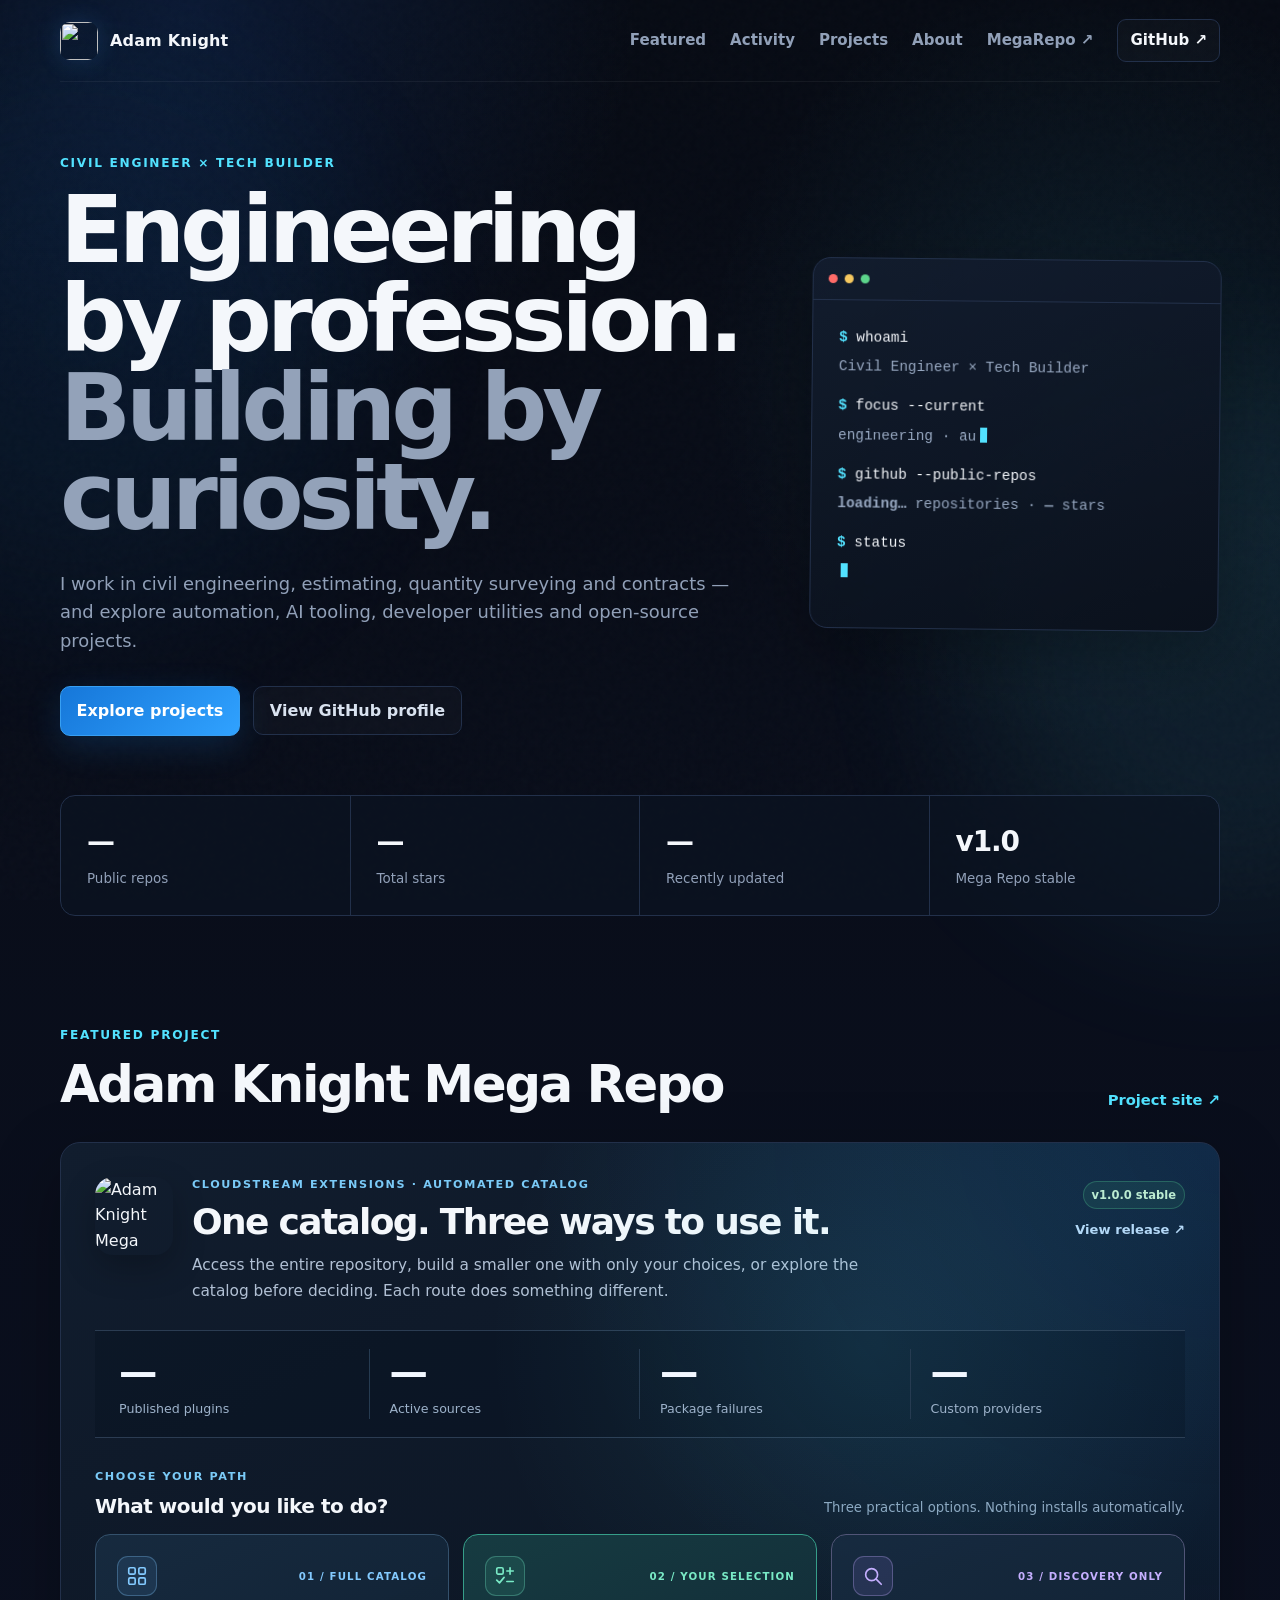
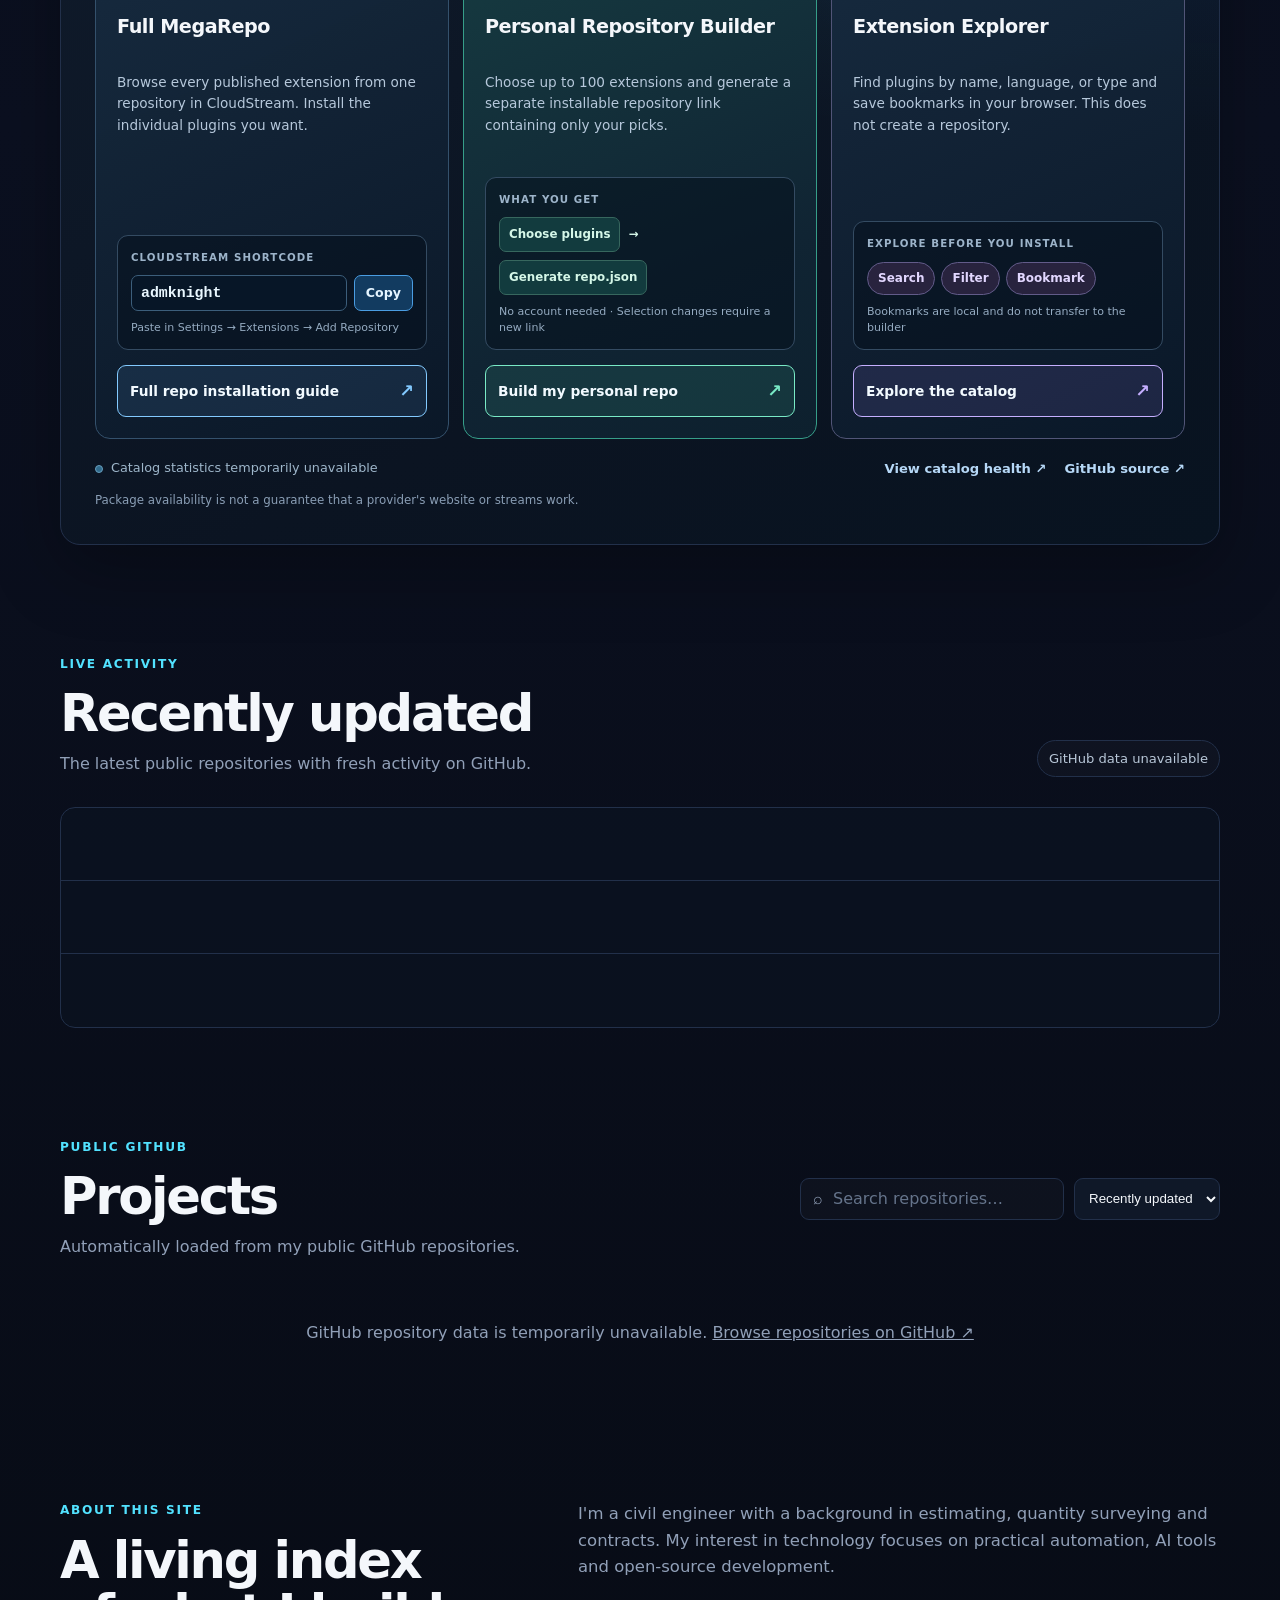
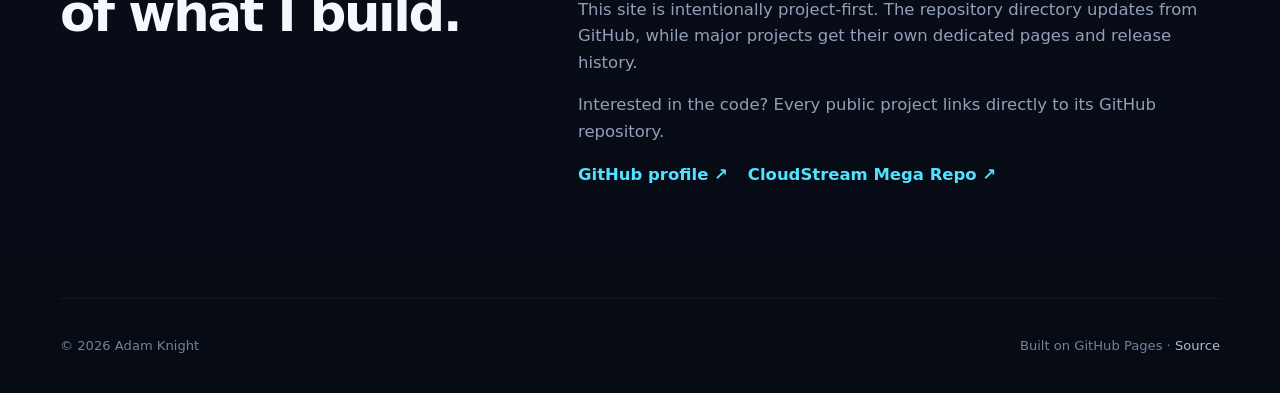
==== commit b8765949: "fix: open companion tools and external destinations in separate tabs" ====
--- a/index.html
+++ b/index.html
@@ -55,8 +55,8 @@
       <a href="#activity">Activity</a>
       <a href="#projects">Projects</a>
       <a href="#about">About</a>
-      <a class="nav-megarepo" href="https://admknight.github.io/CloudstreamExtensions/">MegaRepo ↗</a>
-      <a class="nav-github" href="https://github.com/admknight" target="_blank" rel="noreferrer">GitHub ↗</a>
+      <a class="nav-megarepo" href="https://admknight.github.io/CloudstreamExtensions/" target="_blank" rel="noopener noreferrer">MegaRepo ↗</a>
+      <a class="nav-github" href="https://github.com/admknight" target="_blank" rel="noopener noreferrer">GitHub ↗</a>
     </div>
   </nav>
 
@@ -68,7 +68,7 @@
         <p class="hero-text">I work in civil engineering, estimating, quantity surveying and contracts — and explore automation, AI tooling, developer utilities and open-source projects.</p>
         <div class="hero-actions">
           <a class="btn primary" href="#projects">Explore projects</a>
-          <a class="btn secondary" href="https://github.com/admknight" target="_blank" rel="noreferrer">View GitHub profile</a>
+          <a class="btn secondary" href="https://github.com/admknight" target="_blank" rel="noopener noreferrer">View GitHub profile</a>
         </div>
       </div>
       <div class="hero-panel" aria-label="GitHub profile summary">
@@ -99,7 +99,7 @@
           <p class="eyebrow">FEATURED PROJECT</p>
           <h2>Adam Knight Mega Repo</h2>
         </div>
-        <a class="text-link" href="https://admknight.github.io/CloudstreamExtensions/">Project site ↗</a>
+        <a class="text-link" href="https://admknight.github.io/CloudstreamExtensions/" target="_blank" rel="noopener noreferrer">Project site ↗</a>
       </div>
 
       <article class="featured-card mega-showcase" aria-labelledby="mega-showcase-title">
@@ -114,7 +114,7 @@
           </div>
           <div class="mega-release-info">
             <span class="release-pill">v1.0.0 stable</span>
-            <a href="https://github.com/admknight/CloudstreamExtensions/releases/tag/v1.0.0">View release ↗</a>
+            <a href="https://github.com/admknight/CloudstreamExtensions/releases/tag/v1.0.0" target="_blank" rel="noopener noreferrer">View release ↗</a>
           </div>
         </div>
 
@@ -151,7 +151,7 @@
               </div>
               <span id="mega-copy-status" class="mega-copy-status" role="status" aria-live="polite">Paste in Settings → Extensions → Add Repository</span>
             </div>
-            <a class="mega-path-action" href="https://admknight.github.io/CloudstreamExtensions/#install-full">Full repo installation guide <span aria-hidden="true">↗</span></a>
+            <a class="mega-path-action" href="https://admknight.github.io/CloudstreamExtensions/#install-full" target="_blank" rel="noopener noreferrer">Full repo installation guide <span aria-hidden="true">↗</span></a>
           </section>
 
           <section class="mega-path mega-path-personal" aria-labelledby="mega-personal-title">
@@ -170,7 +170,7 @@
               </div>
               <span class="mega-demo-hint">No account needed · Selection changes require a new link</span>
             </div>
-            <a class="mega-path-action" href="https://adam-cloudstream-bundles.badass-insane.workers.dev/">Build my personal repo <span aria-hidden="true">↗</span></a>
+            <a class="mega-path-action" href="https://adam-cloudstream-bundles.badass-insane.workers.dev/" target="_blank" rel="noopener noreferrer">Build my personal repo <span aria-hidden="true">↗</span></a>
           </section>
 
           <section class="mega-path mega-path-explore" aria-labelledby="mega-explore-title">
@@ -187,7 +187,7 @@
               <div class="mega-filter-chips"><span>Search</span><span>Filter</span><span>Bookmark</span></div>
               <span class="mega-demo-hint">Bookmarks are local and do not transfer to the builder</span>
             </div>
-            <a class="mega-path-action" href="https://admknight.github.io/CloudstreamExtensions/explore.html">Explore the catalog <span aria-hidden="true">↗</span></a>
+            <a class="mega-path-action" href="https://admknight.github.io/CloudstreamExtensions/explore.html" target="_blank" rel="noopener noreferrer">Explore the catalog <span aria-hidden="true">↗</span></a>
           </section>
         </div>
 
@@ -197,8 +197,8 @@
             <span id="mega-refresh">Checking latest published catalog…</span>
           </div>
           <div class="mega-secondary-links">
-            <a href="https://admknight.github.io/CloudstreamExtensions/#health">View catalog health ↗</a>
-            <a href="https://github.com/admknight/CloudstreamExtensions">GitHub source ↗</a>
+            <a href="https://admknight.github.io/CloudstreamExtensions/#health" target="_blank" rel="noopener noreferrer">View catalog health ↗</a>
+            <a href="https://github.com/admknight/CloudstreamExtensions" target="_blank" rel="noopener noreferrer">GitHub source ↗</a>
           </div>
           <p class="mega-footnote">Package availability is not a guarantee that a provider's website or streams work.</p>
         </div>
@@ -263,8 +263,8 @@
         <p>This site is intentionally project-first. The repository directory updates from GitHub, while major projects get their own dedicated pages and release history.</p>
         <p>Interested in the code? Every public project links directly to its GitHub repository.</p>
         <div class="about-links">
-          <a href="https://github.com/admknight">GitHub profile ↗</a>
-          <a href="https://admknight.github.io/CloudstreamExtensions/">CloudStream Mega Repo ↗</a>
+          <a href="https://github.com/admknight" target="_blank" rel="noopener noreferrer">GitHub profile ↗</a>
+          <a href="https://admknight.github.io/CloudstreamExtensions/" target="_blank" rel="noopener noreferrer">CloudStream Mega Repo ↗</a>
         </div>
       </div>
     </section>
@@ -272,7 +272,7 @@
 
   <footer class="footer shell">
     <span>© <span id="year"></span> Adam Knight</span>
-    <span>Built on GitHub Pages · <a href="https://github.com/admknight/admknight.github.io">Source</a></span>
+    <span>Built on GitHub Pages · <a href="https://github.com/admknight/admknight.github.io" target="_blank" rel="noopener noreferrer">Source</a></span>
   </footer>
 
   <script src="/script.js?v=mega-showcase-v2" defer></script>
--- a/styles.css
+++ b/styles.css
@@ -170,3 +170,85 @@
   .activity-description{white-space:normal}
   .live-pill{display:none}
 }
+
+
+/* MegaRepo featured showcase — scoped to the featured card only. */
+.mega-showcase{padding:34px;background:
+  radial-gradient(ellipse at 100% 0%,rgba(30,140,240,.16),transparent 42%),
+  linear-gradient(155deg,#111d2e 0%,#0b1422 70%,#081320 100%)}
+.mega-intro{display:flex;align-items:flex-start;justify-content:space-between;gap:22px}
+.mega-identity{display:flex;align-items:flex-start;gap:19px;min-width:0;max-width:840px}
+.mega-logo{display:block;width:78px;height:78px;border-radius:18px;object-fit:contain;flex-shrink:0;box-shadow:0 12px 33px rgba(0,0,0,.24)}
+.mega-overline{color:#7acaf7;font-size:.7rem;font-weight:850;letter-spacing:.145em;margin:0 0 9px;line-height:1.4}
+.mega-identity h3{font-size:clamp(1.55rem,3.2vw,2.25rem);line-height:1.14;letter-spacing:-.046em;margin:0 0 11px;max-width:690px}
+.mega-lead{color:#b1c0d4;font-size:.96rem;line-height:1.65;margin:0;max-width:690px}
+.mega-release-info{display:flex;flex-direction:column;align-items:flex-end;gap:10px;white-space:nowrap;flex-shrink:0;padding-top:4px}
+.mega-release-info a,.mega-secondary-links a{color:#b6d8f7;text-decoration:none;font-size:.82rem;font-weight:740}
+.mega-release-info a:hover,.mega-secondary-links a:hover{text-decoration:underline;color:#f3f8ff}
+.mega-metrics{display:grid;grid-template-columns:repeat(4,minmax(0,1fr));gap:0;margin:26px 0 31px;padding:18px 4px;border-top:1px solid #2b3c52;border-bottom:1px solid #2b3c52;background:rgba(6,16,28,.30)}
+.mega-metrics div{padding:0 20px;border-right:1px solid #263b51;min-width:0}
+.mega-metrics div:last-child{border-right:0}
+.mega-metrics strong{font-size:clamp(1.75rem,3vw,2.4rem);letter-spacing:-.055em;line-height:1.2;color:#f2f7ff}
+.mega-metrics span{font-size:.79rem;color:#9db2ca;display:block;margin-top:4px}
+.mega-route-heading{display:flex;align-items:end;justify-content:space-between;gap:24px;margin-bottom:16px}
+.mega-route-heading h4{font-size:1.25rem;letter-spacing:-.025em;line-height:1.2;margin:0}
+.mega-route-heading p:last-child{color:#8fa6bf;font-size:.83rem;margin:0;text-align:right}
+.mega-paths{display:grid;grid-template-columns:repeat(3,minmax(0,1fr));gap:14px}
+.mega-path{--path-accent:#83caff;--path-dim:rgba(100,170,245,.11);
+  min-width:0;position:relative;display:flex;flex-direction:column;align-items:stretch;
+  border-radius:15px;border:1px solid #34516c;background:linear-gradient(155deg,rgba(23,43,64,.93),rgba(10,24,40,.95));
+  padding:21px;transition:transform .2s ease,border-color .2s ease,box-shadow .2s ease}
+.mega-path:hover,.mega-path:focus-within{transform:translateY(-3px);border-color:var(--path-accent);box-shadow:0 18px 40px rgba(0,0,0,.18)}
+.mega-path-personal{--path-accent:#79eac6;--path-dim:rgba(71,195,158,.13);border-color:#369e89;background:linear-gradient(158deg,#163b41,#102433 68%,#0d202e)}
+.mega-path-explore{--path-accent:#c5afff;--path-dim:rgba(166,129,250,.12);border-color:#515577}
+.mega-path-top{display:flex;align-items:center;justify-content:space-between;gap:10px;margin-bottom:19px}
+.mega-path-symbol{width:40px;height:40px;flex:0 0 40px;border-radius:11px;display:grid;place-items:center;background:var(--path-dim);border:1px solid color-mix(in srgb,var(--path-accent),transparent 70%);color:var(--path-accent)}
+.mega-path-symbol svg{width:22px;height:22px}
+.mega-path-kind{font-size:.64rem;font-weight:850;letter-spacing:.11em;color:var(--path-accent);text-align:right}
+.mega-path h4{font-size:1.2rem;letter-spacing:-.025em;line-height:1.25;margin:0 0 9px;min-height:2.48em}
+.mega-path>p{color:#b6c8db;font-size:.85rem;line-height:1.6;margin:0 0 18px;min-height:6.4em}
+.mega-demo{border-radius:11px;border:1px solid #344b62;background:rgba(4,14,27,.5);padding:13px;min-height:111px;margin-top:auto}
+.mega-demo-label{font-size:.64rem;letter-spacing:.105em;font-weight:850;color:#9db4ca;display:block;margin-bottom:10px}
+.mega-shortcode{display:flex;gap:7px}
+.mega-shortcode input{min-width:0;flex:1;width:100%;border:1px solid #3c5e7b;border-radius:7px;background:#071627;color:#e9f7ff;padding:9px;font:750 .93rem ui-monospace,Menlo,Consolas,monospace}
+.mega-shortcode button{border:1px solid #4a9de2;border-radius:7px;background:#123b60;color:#e5f5ff;font:800 .79rem system-ui,sans-serif;padding:8px 11px;cursor:pointer}
+.mega-shortcode button:hover{background:#1b517c}
+.mega-copy-status,.mega-demo-hint{display:block;color:#95abc1;font-size:.69rem;line-height:1.45;margin-top:9px;min-height:1.2em}
+.mega-step-chain{display:flex;align-items:center;gap:8px;flex-wrap:wrap;font-size:.74rem;color:#d5f7e8;font-weight:760}
+.mega-step-chain span:nth-child(odd){padding:7px 9px;background:#123b3e;border:1px solid #37675e;border-radius:7px}
+.mega-filter-chips{display:flex;gap:6px;flex-wrap:wrap}
+.mega-filter-chips span{border-radius:99px;border:1px solid #625b89;background:#28233e;color:#e2d7ff;padding:6px 10px;font-size:.75rem;font-weight:730}
+.mega-path-action{display:flex;align-items:center;justify-content:space-between;gap:8px;margin-top:15px;padding:11px 12px;min-height:44px;border:1px solid var(--path-accent);border-radius:9px;background:var(--path-dim);color:#f2faff;text-decoration:none;font-size:.86rem;font-weight:850;transition:background .2s ease}
+.mega-path-action:hover{background:color-mix(in srgb,var(--path-accent),transparent 79%)}
+.mega-path-action span{color:var(--path-accent);font-size:1.1rem}
+.mega-path-action:focus-visible,.mega-shortcode button:focus-visible,.mega-shortcode input:focus-visible{outline:2px solid #e5f6ff;outline-offset:3px}
+.mega-bottom{display:flex;gap:12px 18px;align-items:center;flex-wrap:wrap;padding-top:19px}
+.mega-refresh-line{display:flex;align-items:center;gap:8px;color:#9eb6ca;font-size:.8rem;margin-right:auto}
+.mega-fresh-dot{width:8px;height:8px;border:1px solid #679ebd;border-radius:50%;background:#316b8d;flex-shrink:0}
+.mega-secondary-links{display:flex;flex-wrap:wrap;gap:11px 18px}
+.mega-footnote{flex-basis:100%;font-size:.74rem;color:#8a9eb5;margin:0}
+@media(max-width:980px){
+  .mega-paths{grid-template-columns:1fr}
+  .mega-path h4,.mega-path>p{min-height:0}
+  .mega-path{padding:19px}
+  .mega-demo{min-height:0}
+  .mega-intro{flex-wrap:wrap}
+  .mega-release-info{flex-direction:row;align-items:center}
+}
+@media(max-width:620px){
+  .mega-showcase{padding:20px}
+  .mega-identity{flex-direction:column;gap:13px}
+  .mega-logo{width:65px;height:65px;border-radius:15px}
+  .mega-metrics{grid-template-columns:repeat(2,minmax(0,1fr));row-gap:16px;margin:21px 0 24px}
+  .mega-metrics div{padding:0 11px}
+  .mega-metrics div:nth-child(2){border-right:0}
+  .mega-route-heading{align-items:flex-start;flex-direction:column;gap:8px}
+  .mega-route-heading p:last-child{text-align:left}
+  .mega-path{padding:17px}
+  .mega-path-top{margin-bottom:13px}
+  .mega-bottom{align-items:flex-start;flex-direction:column}
+}
+@media(prefers-reduced-motion:reduce){
+  .mega-path,.mega-path-action{transition:none}
+  .mega-path:hover,.mega-path:focus-within{transform:none}
+}
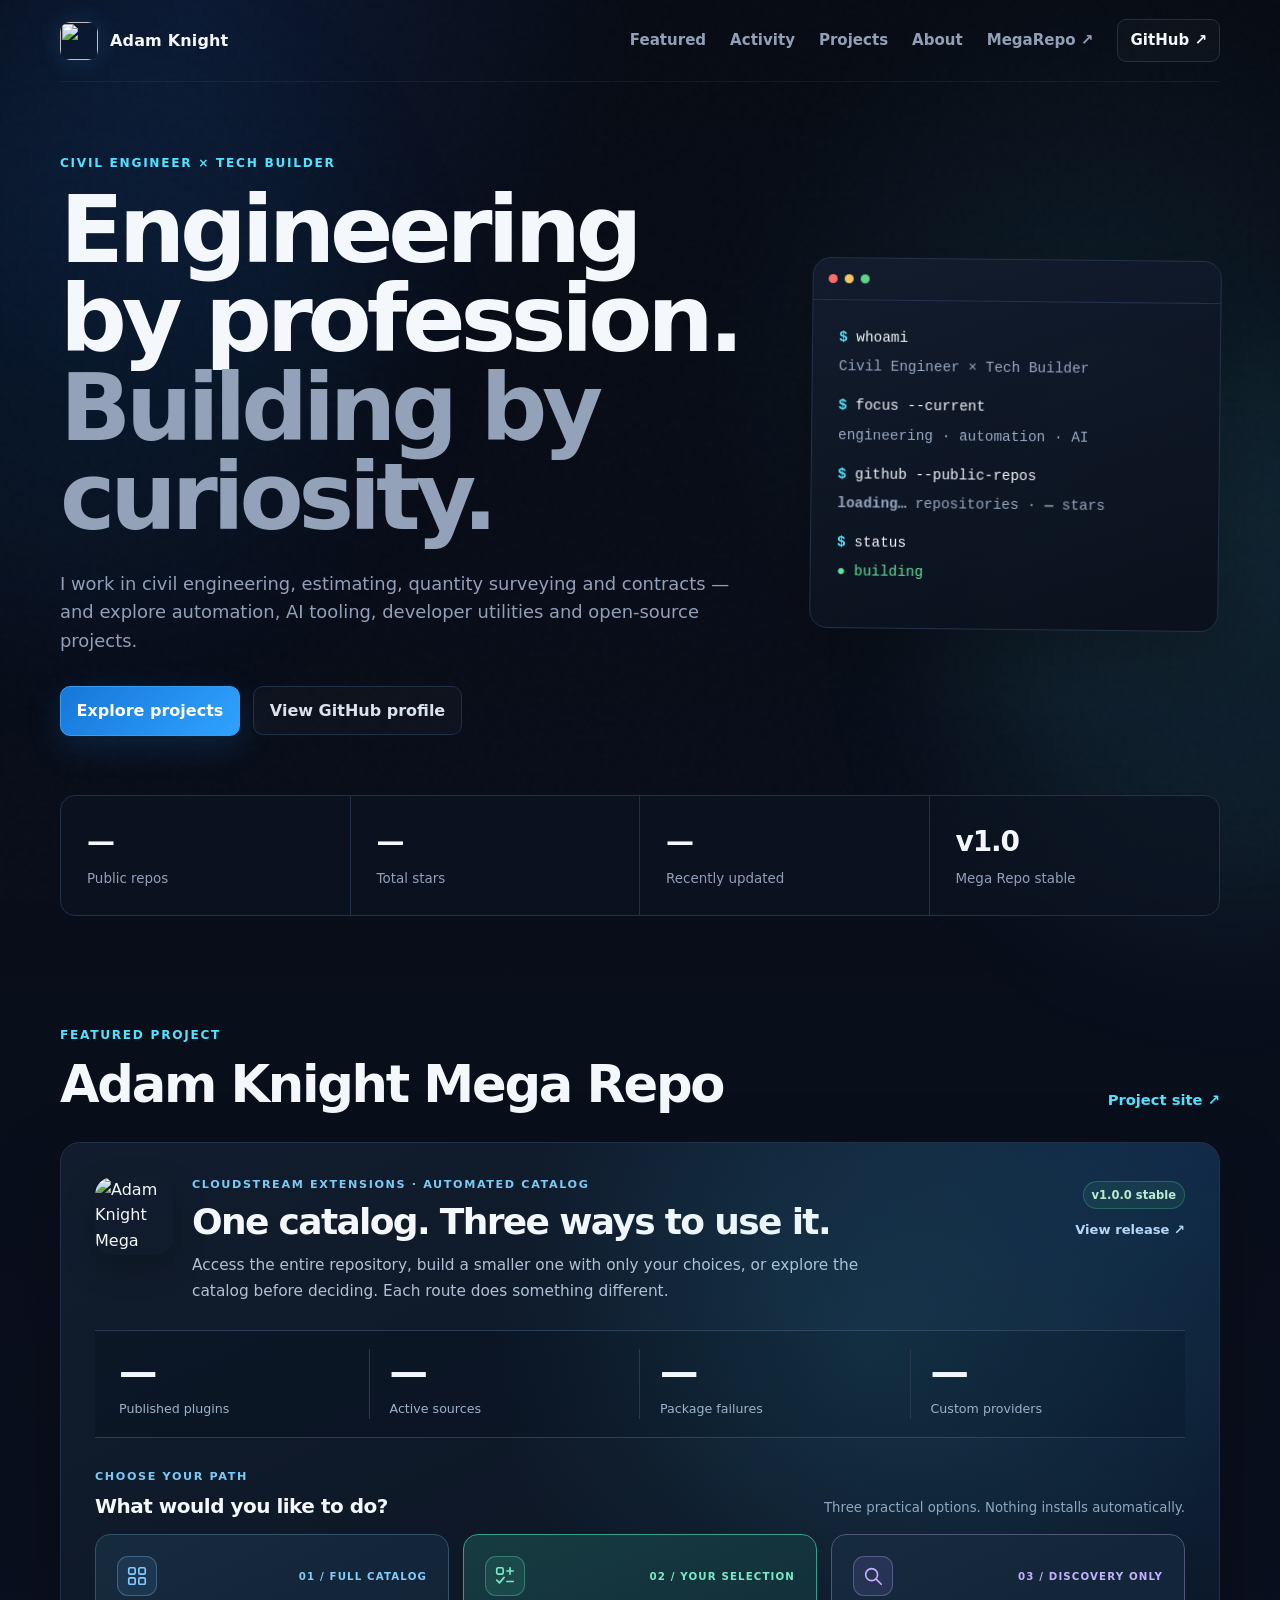
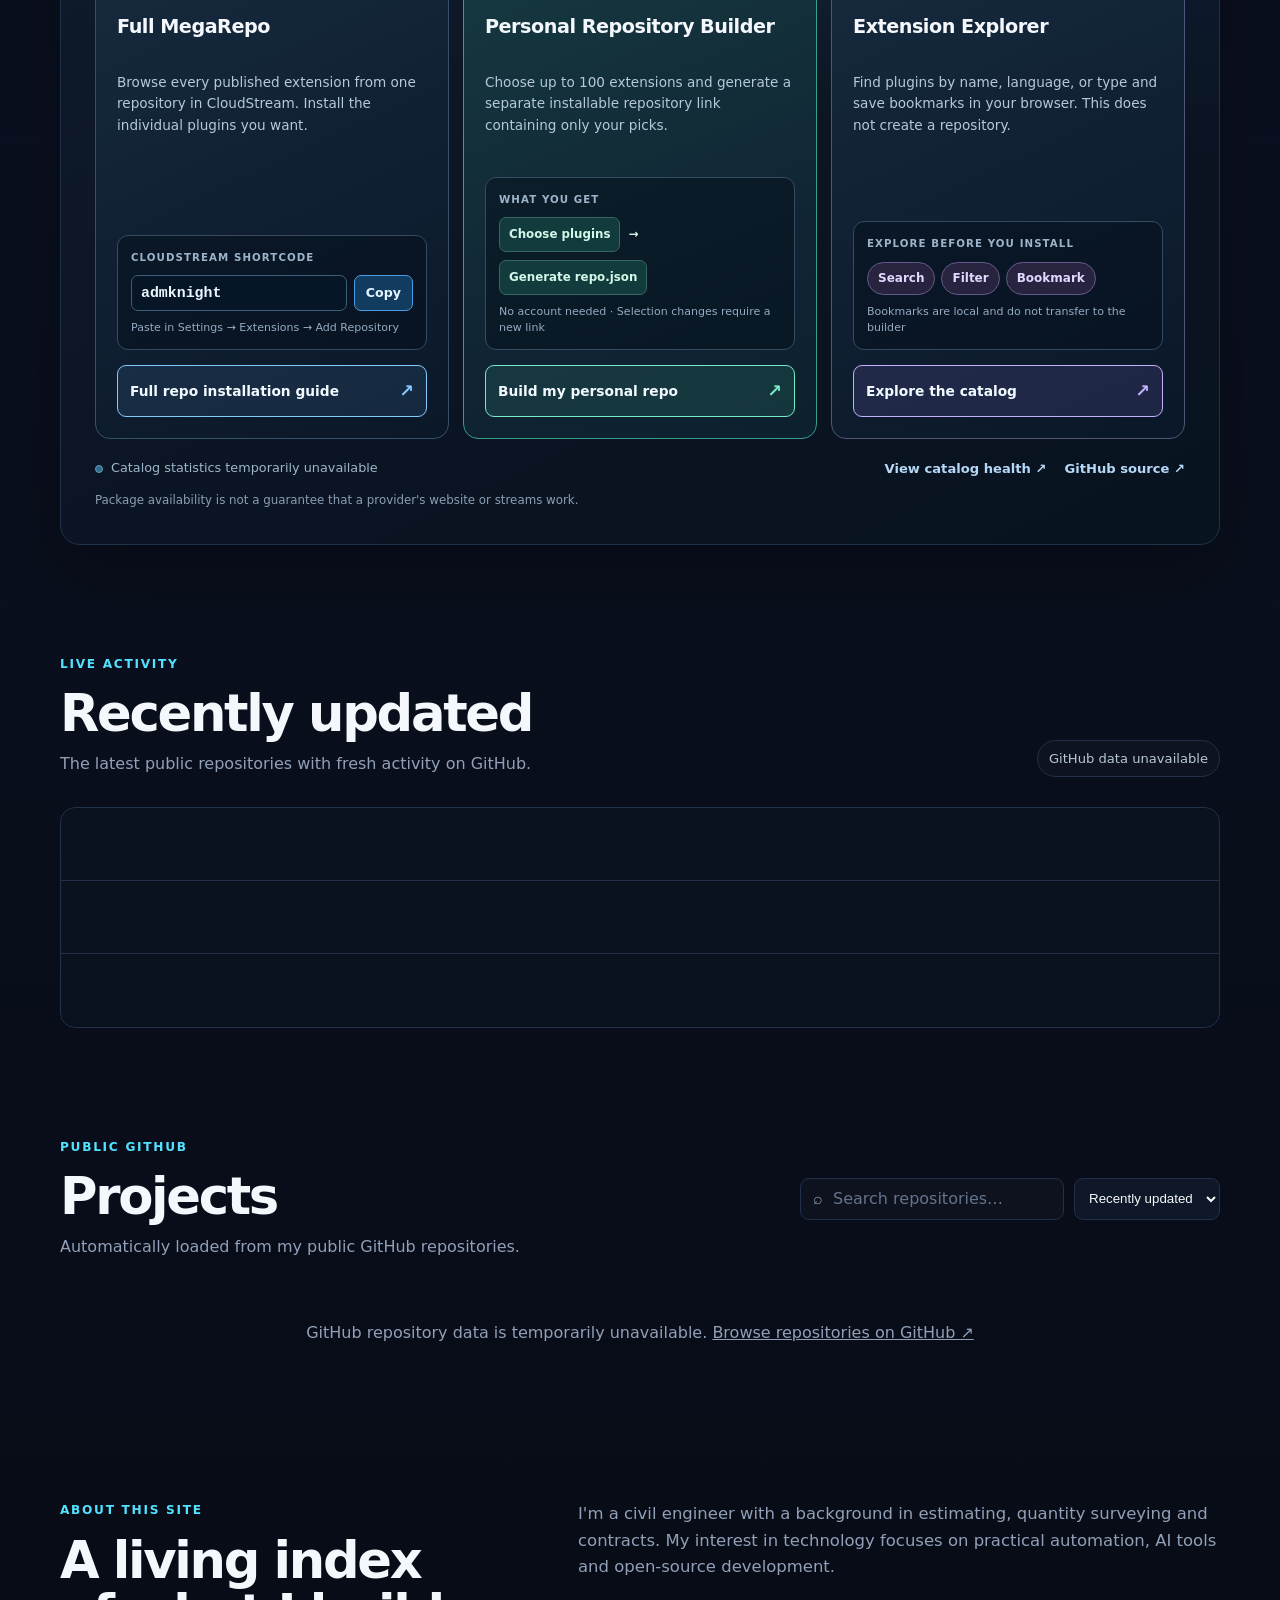
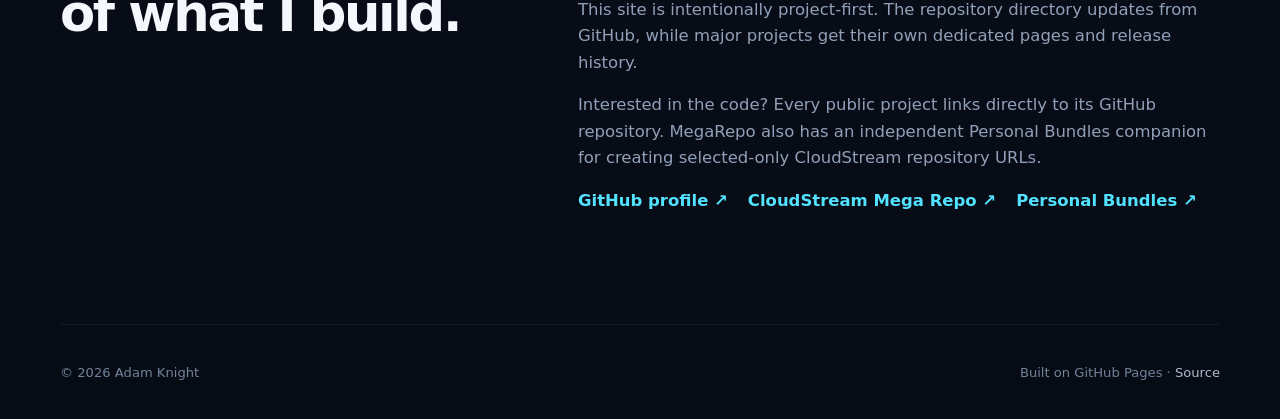
==== commit 1f89a923: "docs: link official MegaRepo Personal Bundles companion" ====
--- a/index.html
+++ b/index.html
@@ -261,10 +261,11 @@
       <div class="about-copy">
         <p>I'm a civil engineer with a background in estimating, quantity surveying and contracts. My interest in technology focuses on practical automation, AI tools and open-source development.</p>
         <p>This site is intentionally project-first. The repository directory updates from GitHub, while major projects get their own dedicated pages and release history.</p>
-        <p>Interested in the code? Every public project links directly to its GitHub repository.</p>
+        <p>Interested in the code? Every public project links directly to its GitHub repository. MegaRepo also has an independent Personal Bundles companion for creating selected-only CloudStream repository URLs.</p>
         <div class="about-links">
           <a href="https://github.com/admknight" target="_blank" rel="noopener noreferrer">GitHub profile ↗</a>
           <a href="https://admknight.github.io/CloudstreamExtensions/" target="_blank" rel="noopener noreferrer">CloudStream Mega Repo ↗</a>
+          <a href="https://adam-cloudstream-bundles.badass-insane.workers.dev/" target="_blank" rel="noopener noreferrer">Personal Bundles ↗</a>
         </div>
       </div>
     </section>
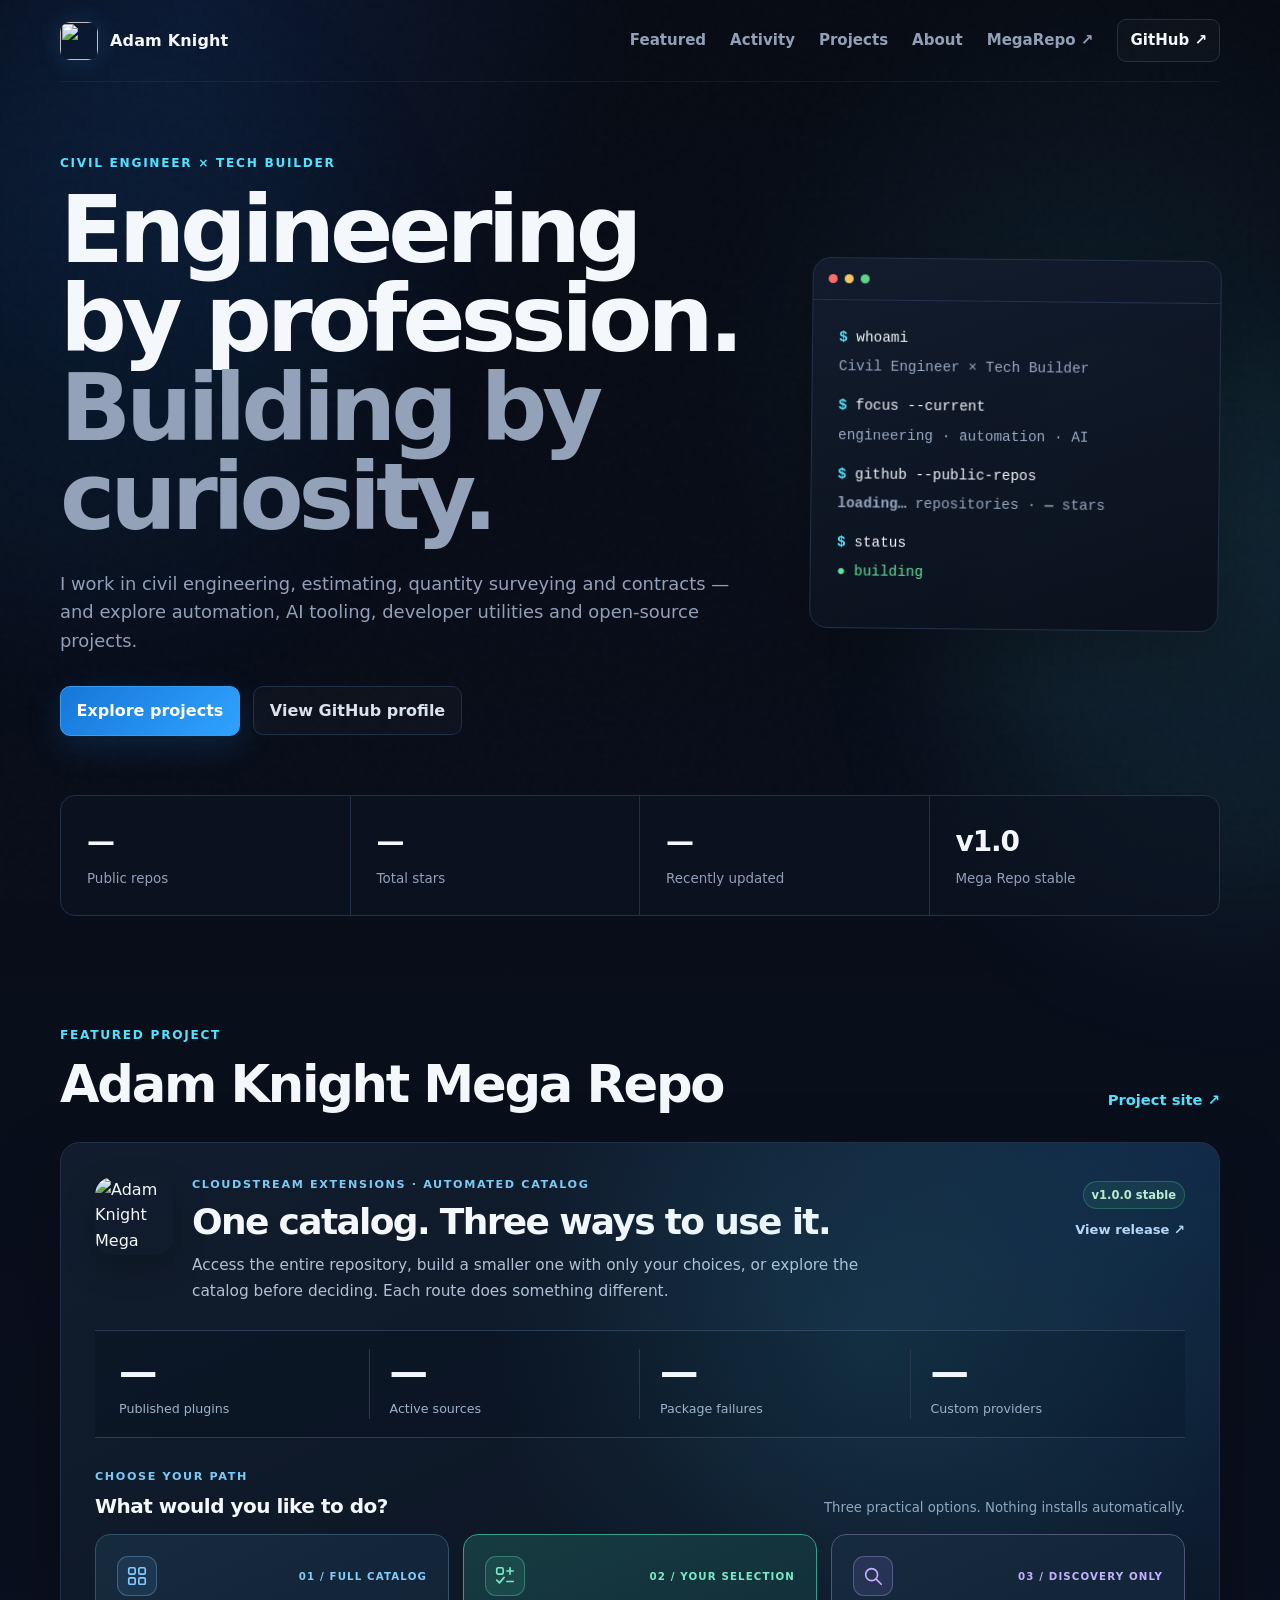
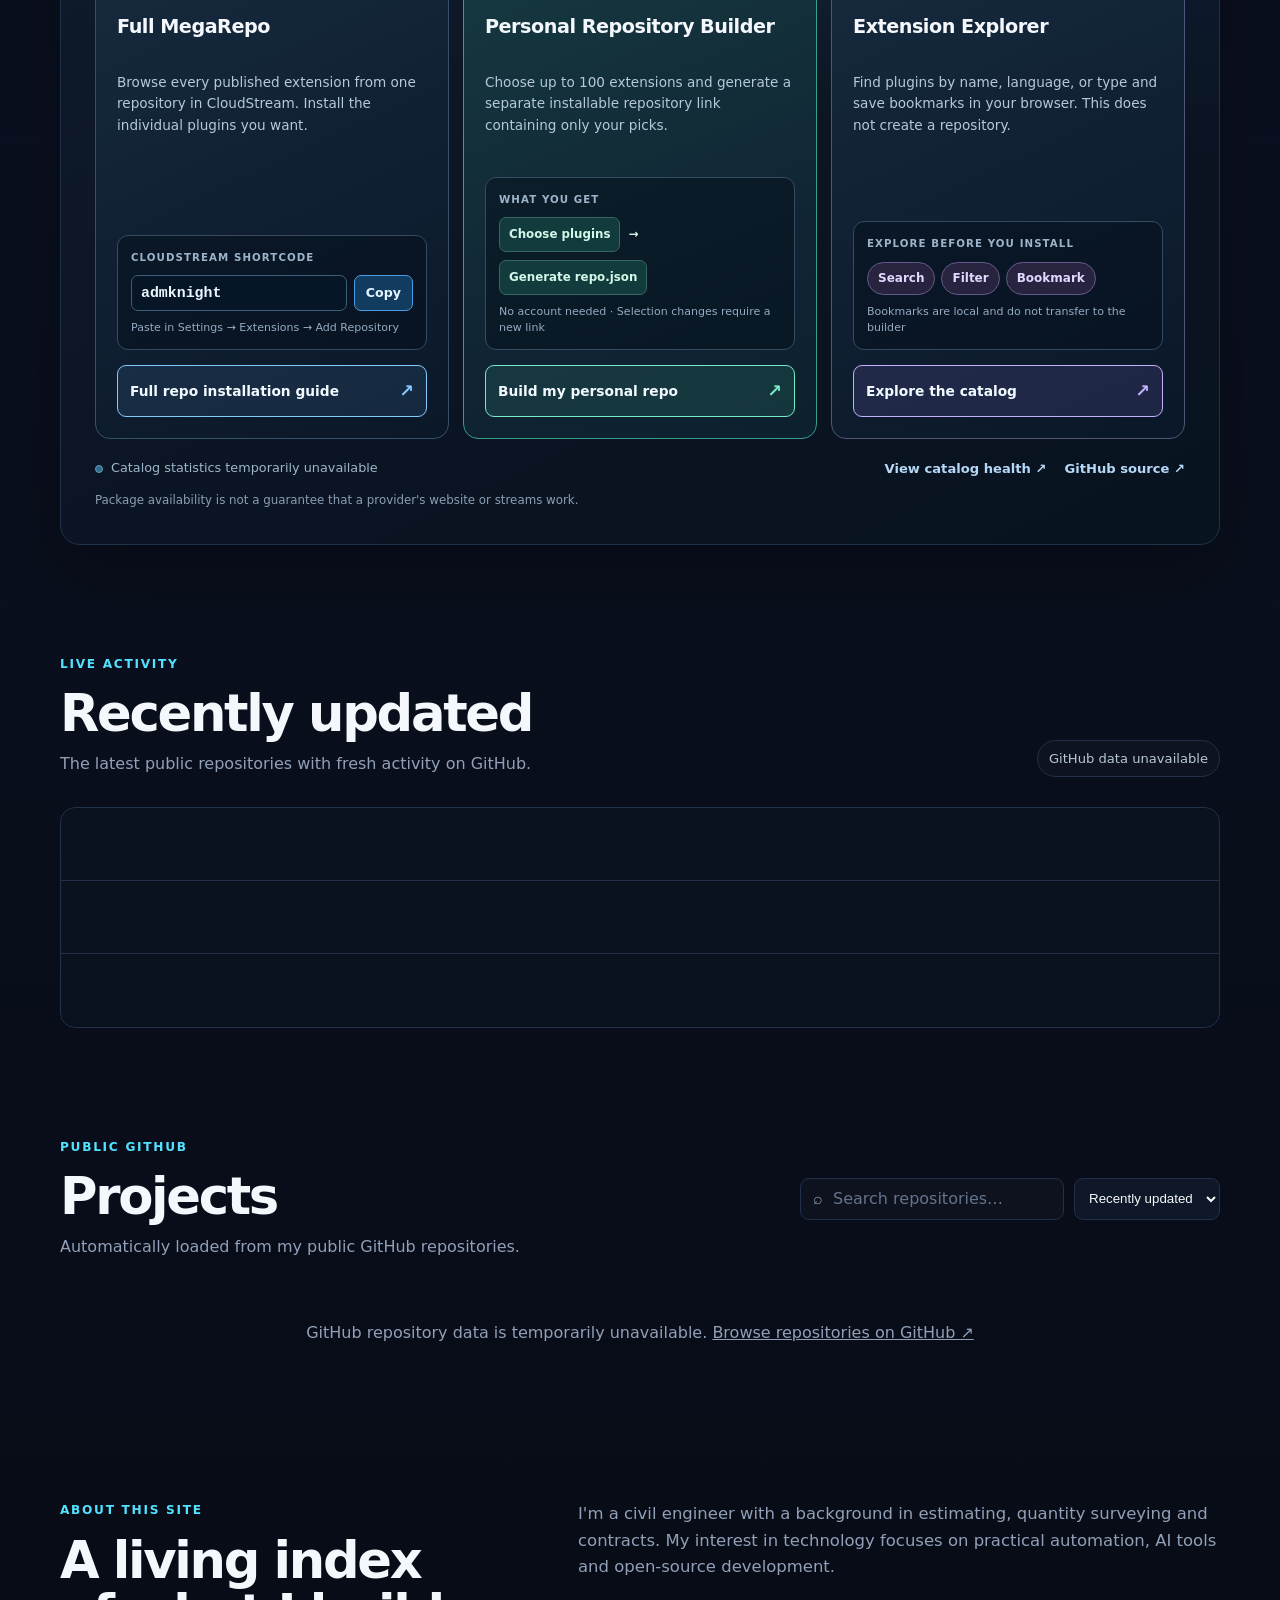
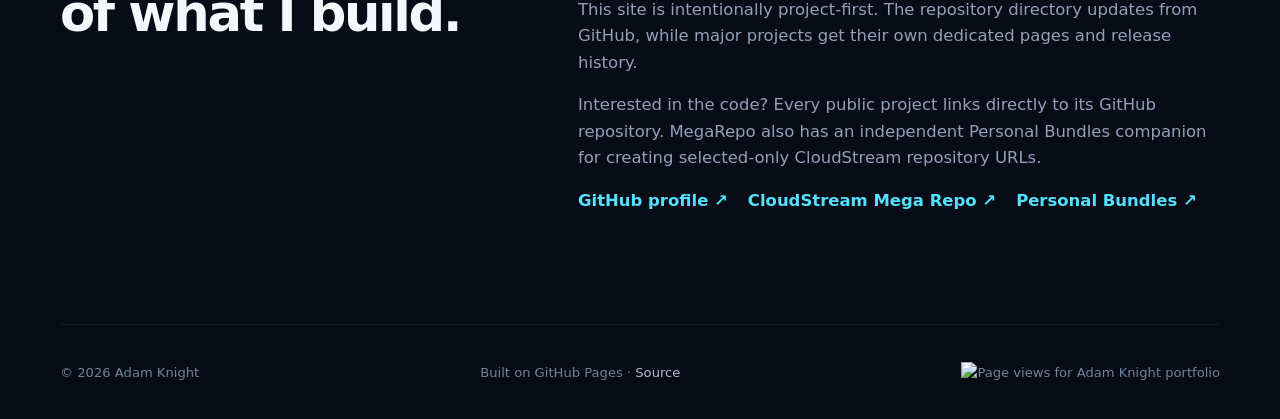
==== commit 7d64e343: "feat: add dedicated cumulative page-view badge" ====
--- a/index.html
+++ b/index.html
@@ -274,6 +274,7 @@
   <footer class="footer shell">
     <span>© <span id="year"></span> Adam Knight</span>
     <span>Built on GitHub Pages · <a href="https://github.com/admknight/admknight.github.io" target="_blank" rel="noopener noreferrer">Source</a></span>
+    <span class="page-counter"><img src="https://hits.sh/admknight.github.io.svg?style=flat-square&amp;label=Page+views&amp;color=43a7ff&amp;labelColor=18263a" alt="Page views for Adam Knight portfolio" title="Page hits since this counter was added; not unique visitors" height="20" loading="eager" decoding="async" referrerpolicy="no-referrer"></span>
   </footer>
 
   <script src="/script.js?v=mega-showcase-v2" defer></script>
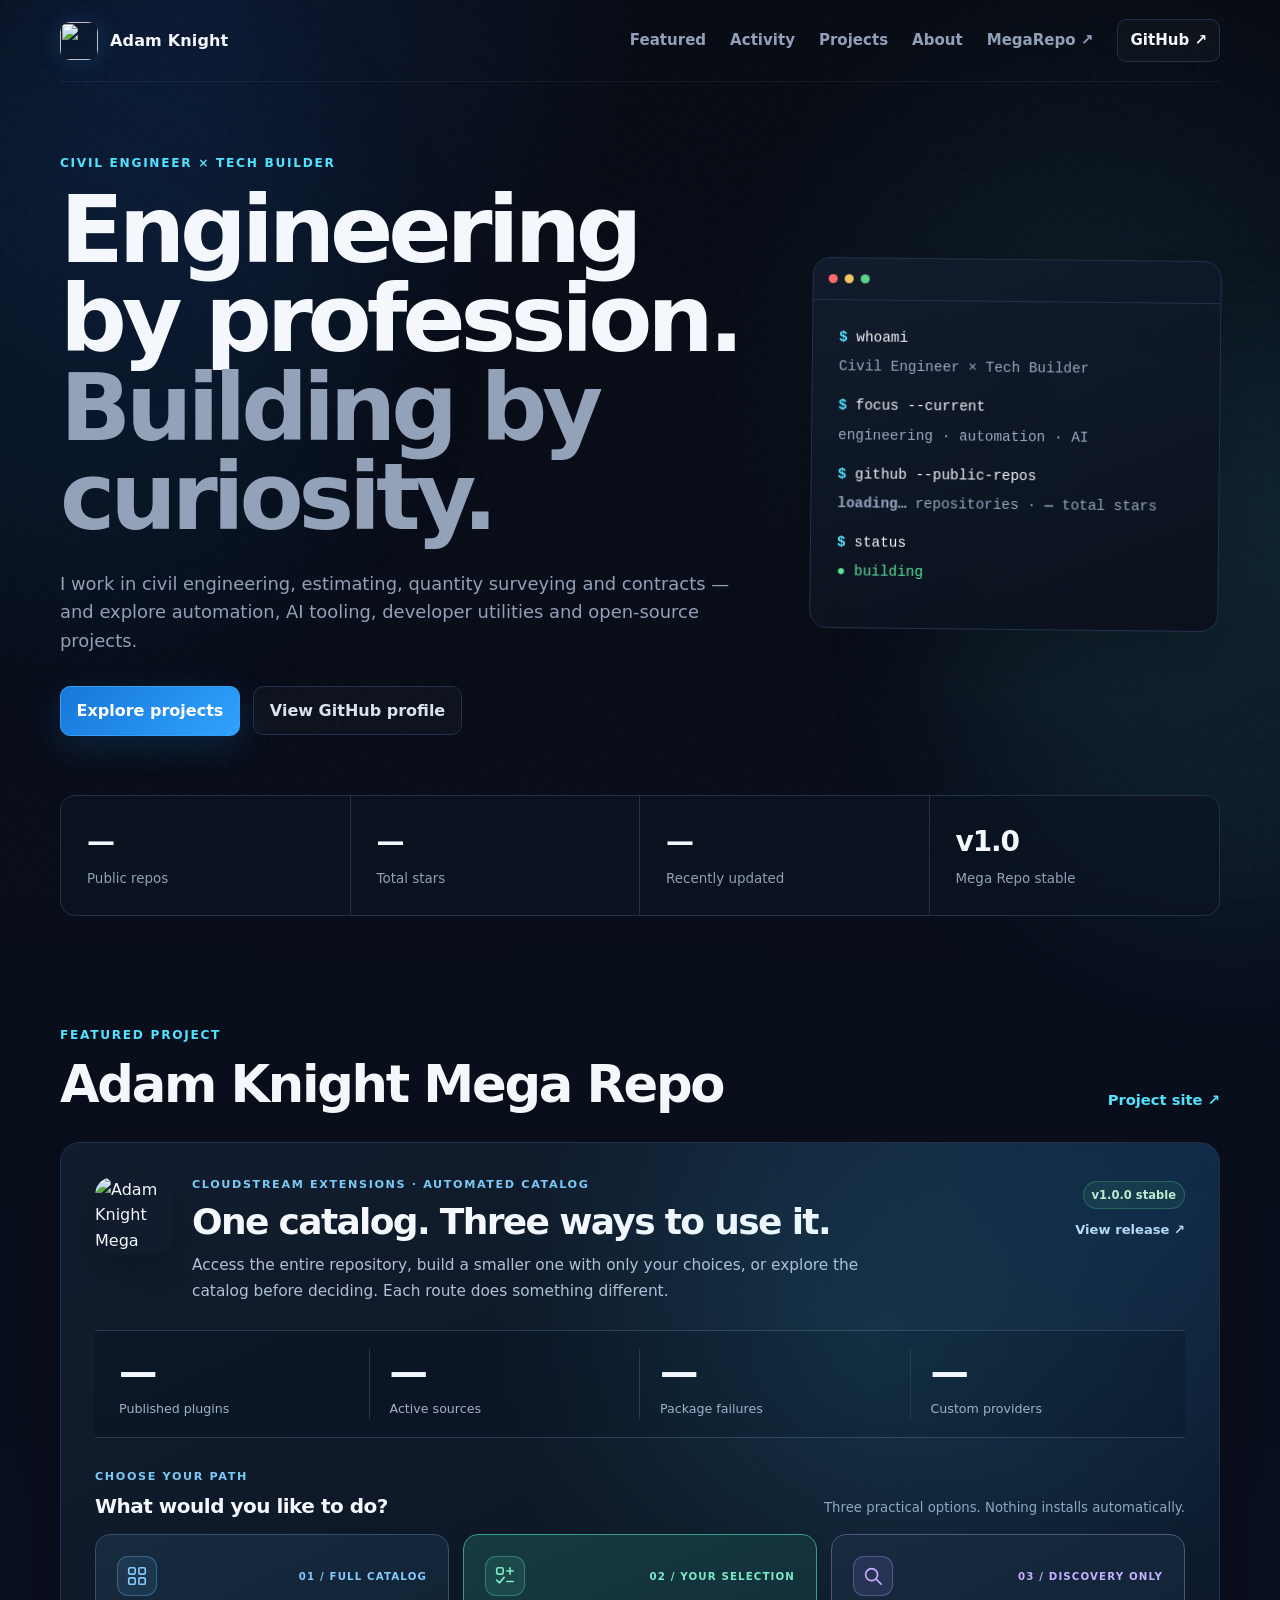
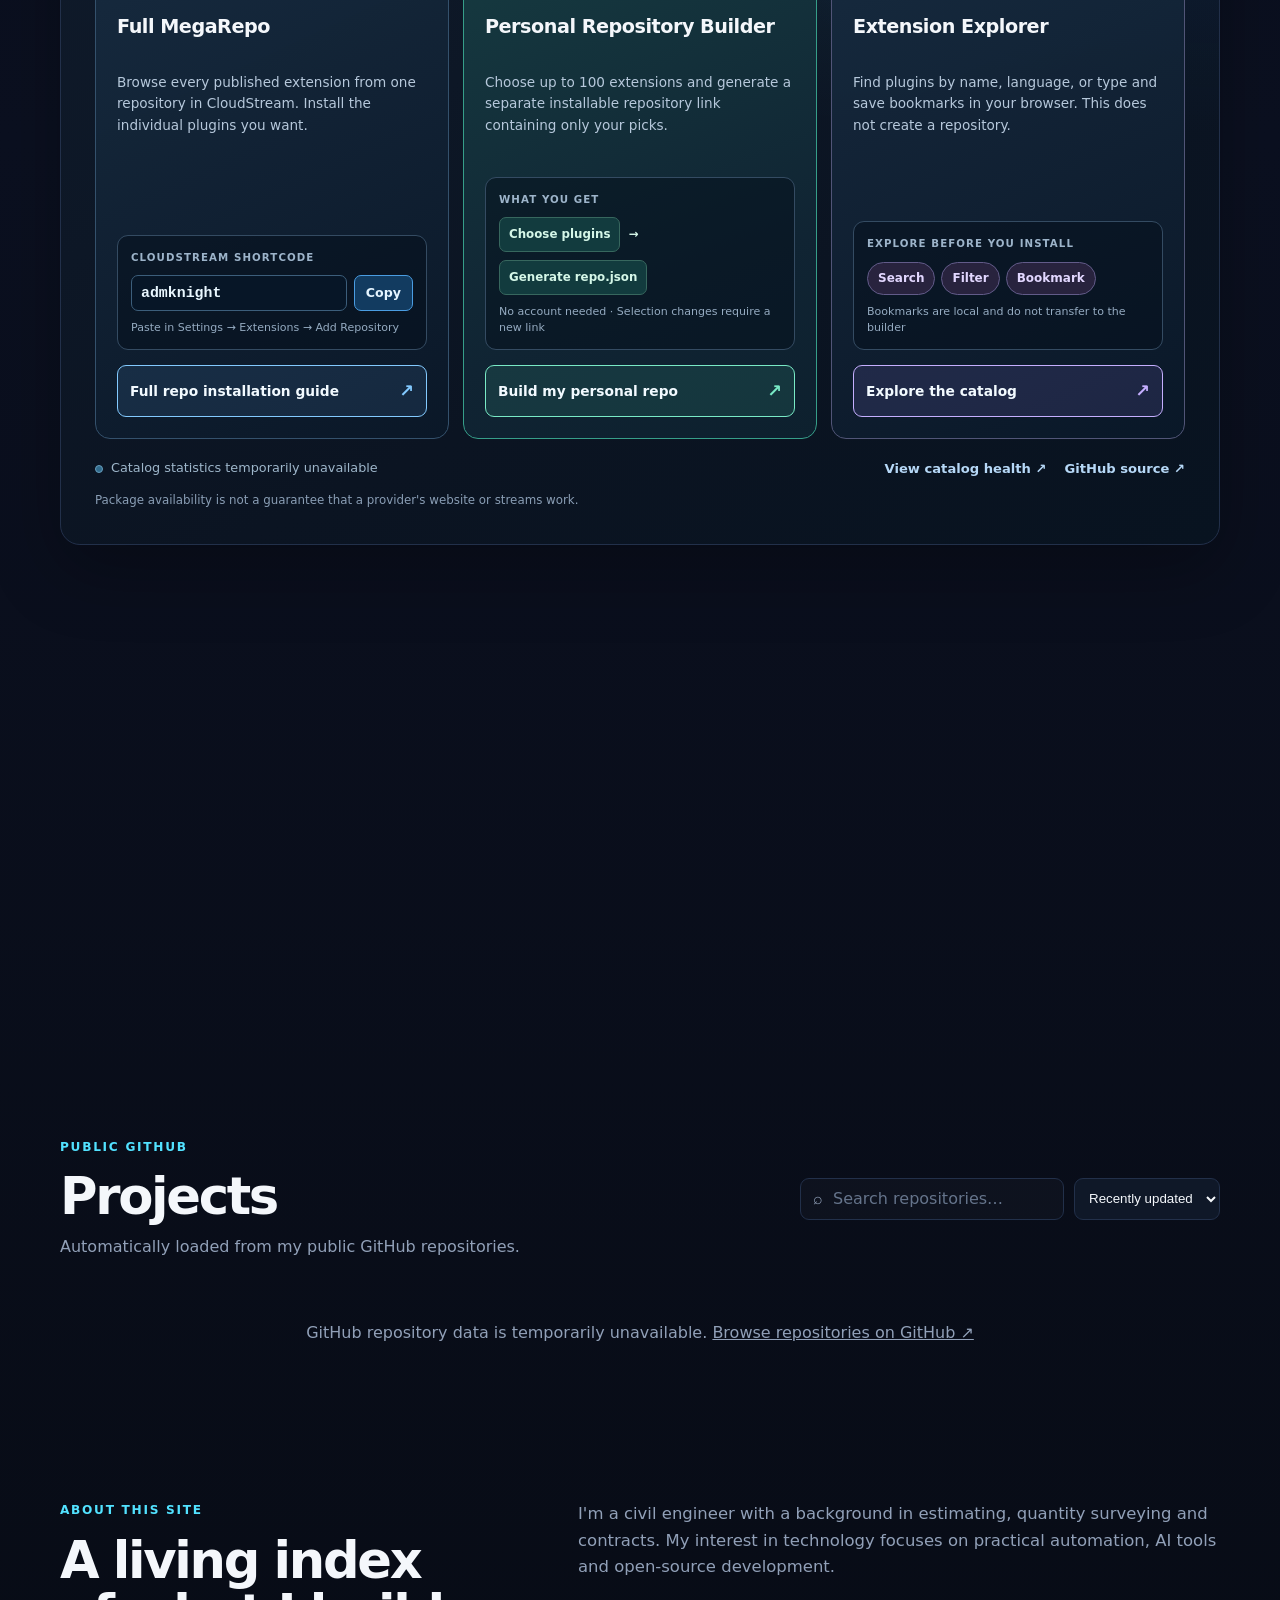
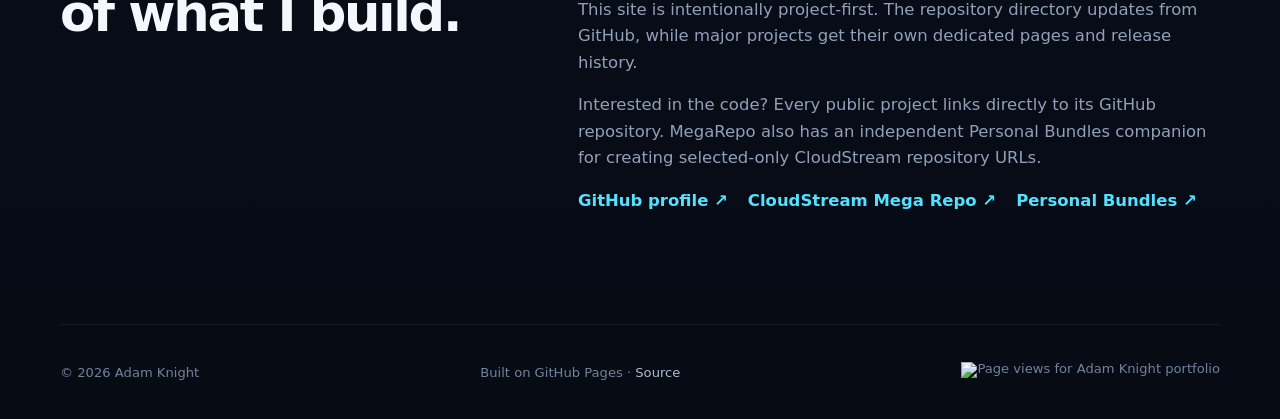
==== commit 306b9330: "feat: add scroll-only back-to-top to portfolio" ====
--- a/index.html
+++ b/index.html
@@ -16,7 +16,7 @@
   <meta property="og:url" content="https://admknight.github.io/">
   <meta property="og:image" content="https://raw.githubusercontent.com/admknight/CloudstreamExtensions/refs/heads/master/assets/icon.png">
   <meta name="twitter:card" content="summary">
-  <link rel="stylesheet" href="/styles.css?v=mega-showcase-v2">
+  <link rel="stylesheet" href="/styles.css?v=back-to-top-v1">
   <script type="application/ld+json">
   {
     "@context": "https://schema.org",
@@ -79,7 +79,7 @@
           <p><span class="prompt">$</span> focus --current</p>
           <p class="terminal-output type-line" data-text="engineering · automation · AI">engineering · automation · AI</p>
           <p><span class="prompt">$</span> github --public-repos</p>
-          <p class="terminal-output"><strong id="repo-count">loading…</strong> repositories · <strong id="star-count">—</strong> stars</p>
+          <p class="terminal-output"><strong id="repo-count">loading…</strong> repositories · <strong id="star-count">—</strong> total stars</p>
           <p><span class="prompt">$</span> status</p>
           <p class="terminal-output status-ok type-line" data-text="● building">● building</p>
         </div>
@@ -277,6 +277,7 @@
     <span class="page-counter"><img src="https://hits.sh/admknight.github.io.svg?style=flat-square&amp;label=Page+views&amp;color=43a7ff&amp;labelColor=18263a" alt="Page views for Adam Knight portfolio" title="Page hits since this counter was added; not unique visitors" height="20" loading="eager" decoding="async" referrerpolicy="no-referrer"></span>
   </footer>
 
-  <script src="/script.js?v=mega-showcase-v2" defer></script>
+  <button id="back-to-top" class="back-to-top" type="button" aria-label="Back to top" title="Back to top" hidden><span aria-hidden="true">↑</span> Top</button>
+  <script src="/script.js?v=back-to-top-v1" defer></script>
 </body>
 </html>
--- a/styles.css
+++ b/styles.css
@@ -85,6 +85,8 @@
 .about-copy{color:var(--muted);font-size:1.03rem}.about-links{display:flex;gap:20px;flex-wrap:wrap}.about-links a{color:var(--cyan);text-decoration:none;font-weight:750}
 .footer{min-height:95px;border-top:1px solid rgba(255,255,255,.055);display:flex;justify-content:space-between;align-items:center;color:#71829b;font-size:.82rem}
 .footer a{color:#aebcd0;text-decoration:none}
+.footer .page-counter{display:inline-flex;align-items:center;justify-content:center;flex-shrink:0;line-height:1}
+.footer .page-counter img{height:20px;width:auto;max-width:100%;display:block}
 
 @media(max-width:900px){
   .nav-links a:not(.nav-github):not(.nav-megarepo){display:none}
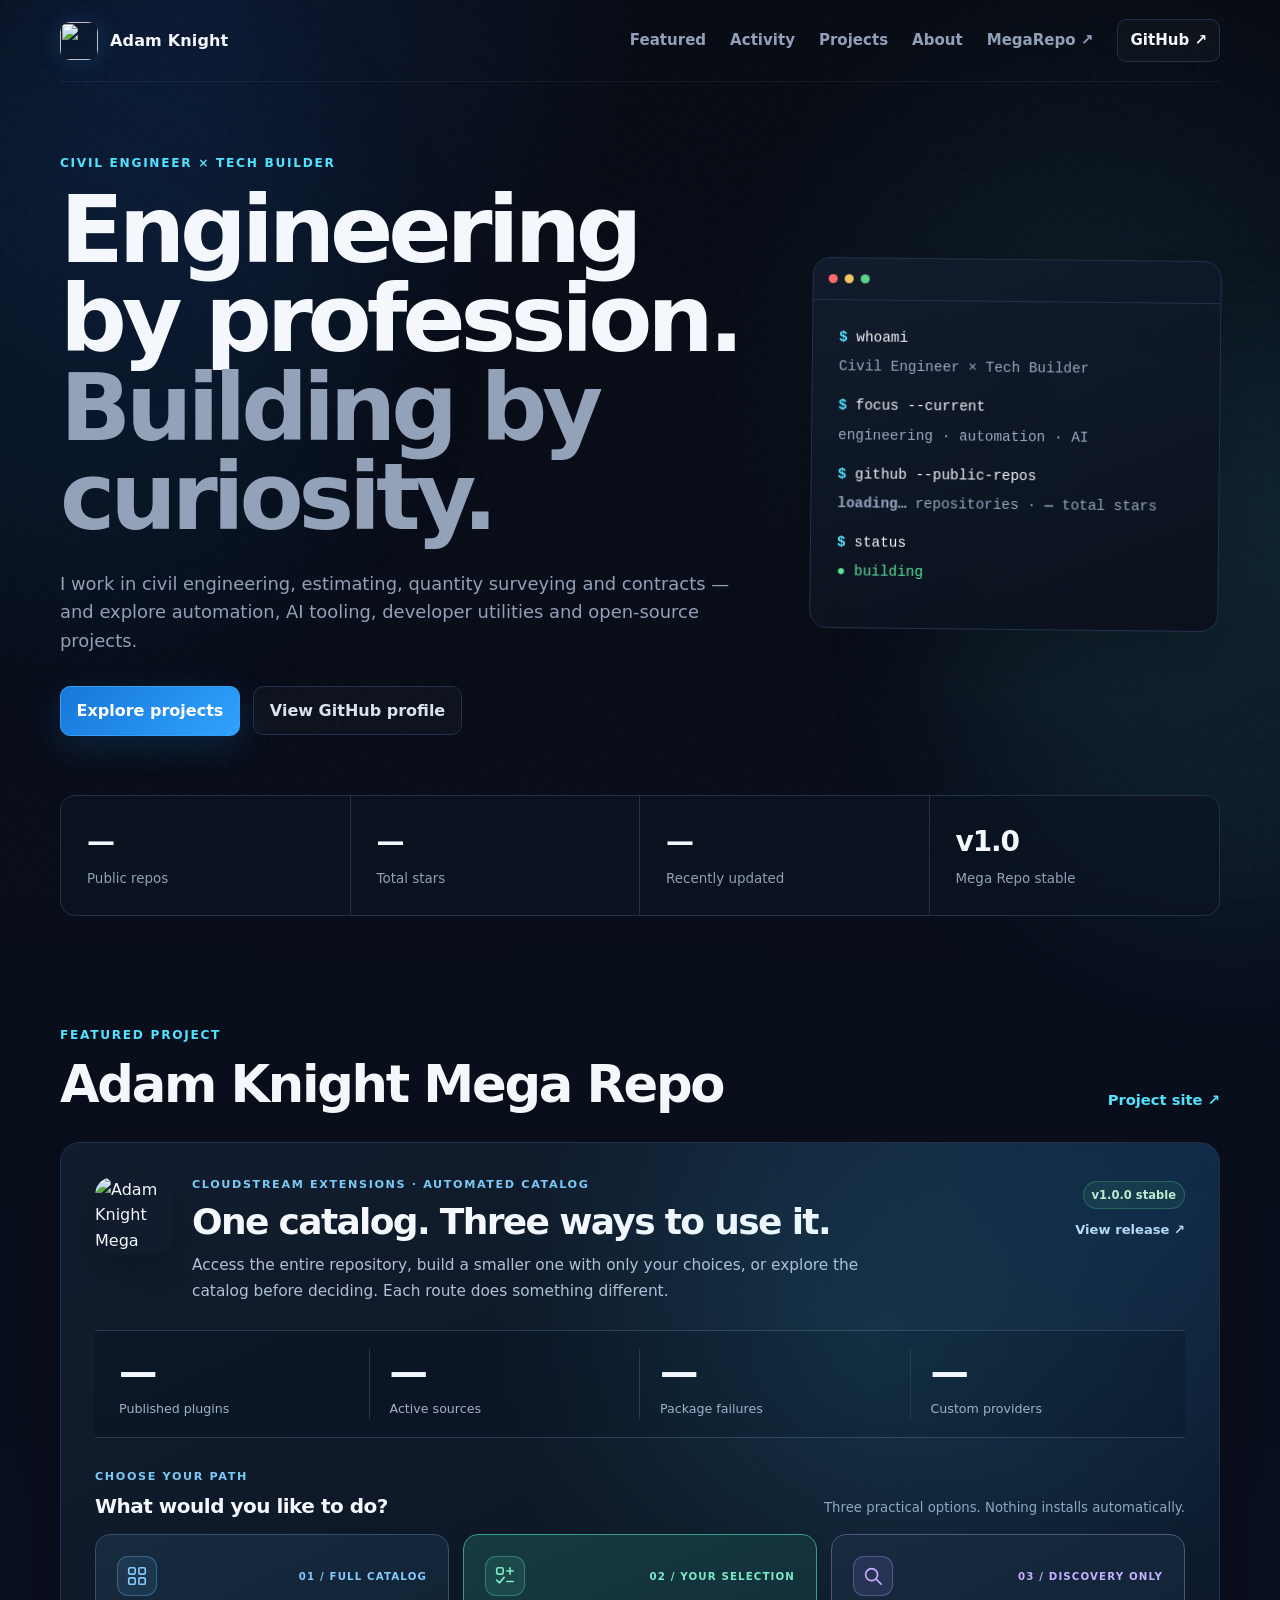
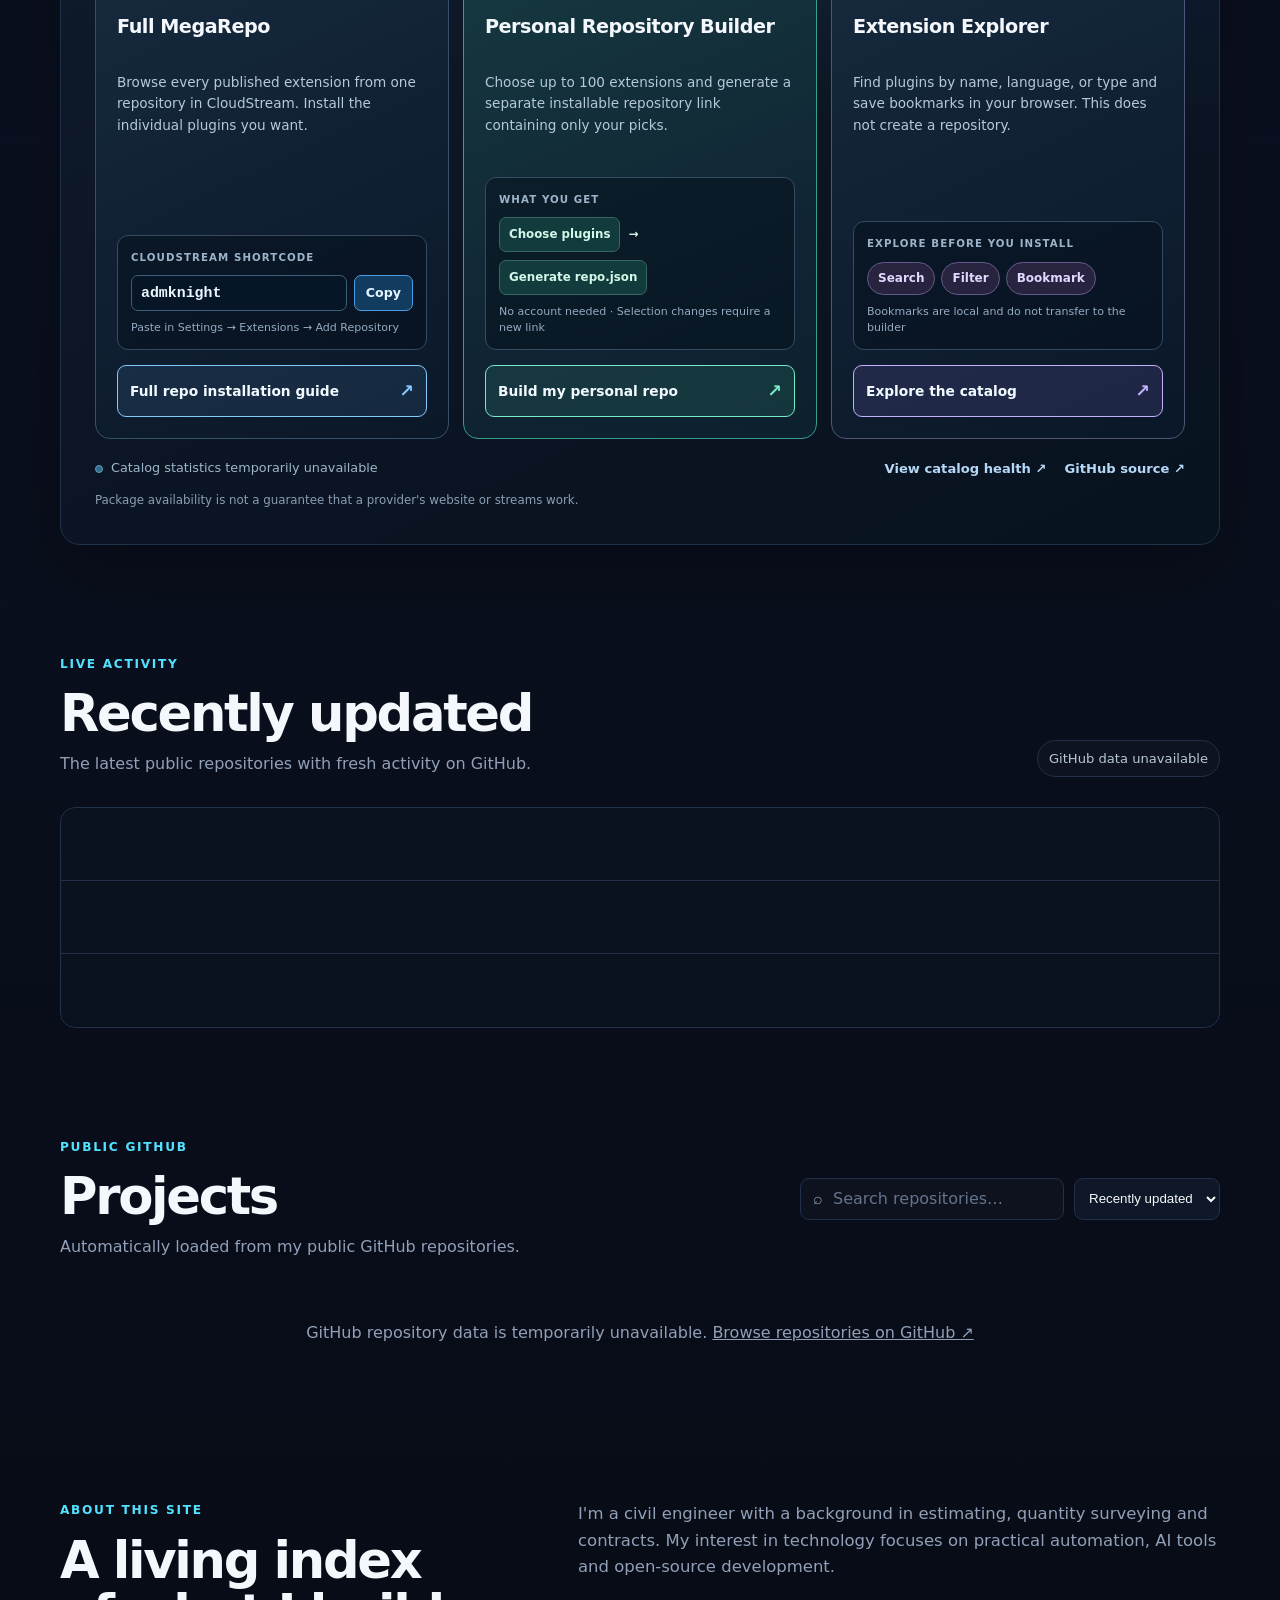
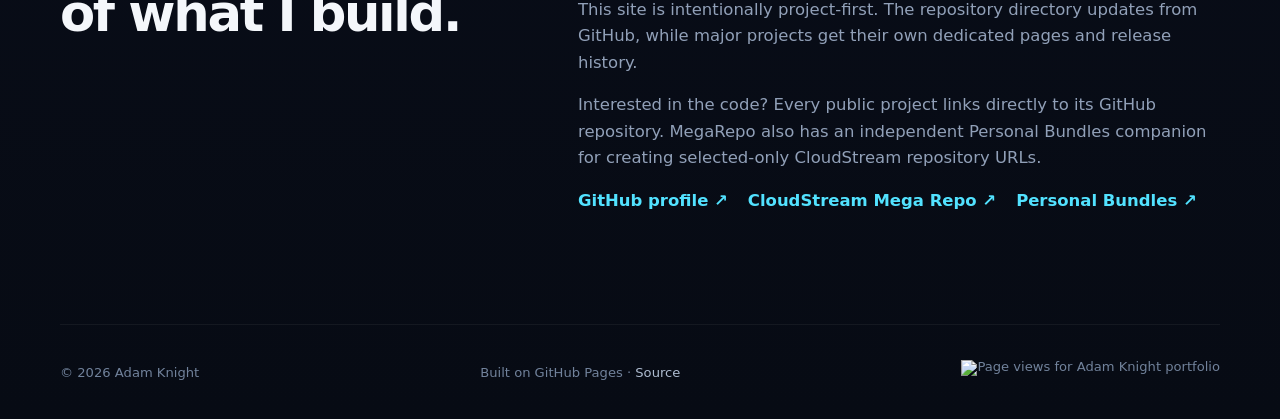
==== commit a1813c0c: "fix(web): serve visible page-view counters via verified first-party Worker endpoint" ====
--- a/index.html
+++ b/index.html
@@ -274,7 +274,7 @@
   <footer class="footer shell">
     <span>© <span id="year"></span> Adam Knight</span>
     <span>Built on GitHub Pages · <a href="https://github.com/admknight/admknight.github.io" target="_blank" rel="noopener noreferrer">Source</a></span>
-    <span class="page-counter"><img src="https://hits.sh/admknight.github.io.svg?style=flat-square&amp;label=Page+views&amp;color=43a7ff&amp;labelColor=18263a" alt="Page views for Adam Knight portfolio" title="Page hits since this counter was added; not unique visitors" height="20" loading="eager" decoding="async" referrerpolicy="no-referrer"></span>
+    <span class="page-counter"><img src="https://adam-cloudstream-bundles.badass-insane.workers.dev/assets/site-views/portfolio.svg" alt="Page views for Adam Knight portfolio" title="Page hits since this counter was added; not unique visitors" height="25" loading="eager" decoding="async" referrerpolicy="no-referrer"></span>
   </footer>
 
   <button id="back-to-top" class="back-to-top" type="button" aria-label="Back to top" title="Back to top" hidden><span aria-hidden="true">↑</span> Top</button>
--- a/styles.css
+++ b/styles.css
@@ -86,7 +86,7 @@
 .footer{min-height:95px;border-top:1px solid rgba(255,255,255,.055);display:flex;justify-content:space-between;align-items:center;color:#71829b;font-size:.82rem}
 .footer a{color:#aebcd0;text-decoration:none}
 .footer .page-counter{display:inline-flex;align-items:center;justify-content:center;flex-shrink:0;line-height:1}
-.footer .page-counter img{height:20px;width:auto;max-width:100%;display:block}
+.footer .page-counter img{height:25px;width:auto;max-width:100%;display:block}
 
 @media(max-width:900px){
   .nav-links a:not(.nav-github):not(.nav-megarepo){display:none}
@@ -254,3 +254,11 @@
   .mega-path,.mega-path-action{transition:none}
   .mega-path:hover,.mega-path:focus-within{transform:none}
 }
+
+/* Shared MegaRepo ecosystem back-to-top control. */
+.back-to-top{position:fixed;right:20px;bottom:20px;z-index:1001;display:inline-flex;align-items:center;justify-content:center;gap:8px;min-height:44px;min-width:74px;padding:10px 15px;border:1px solid #407395;border-radius:999px;background:linear-gradient(145deg,#153b59,#0c2035);box-shadow:0 12px 32px rgba(0,0,0,.38);color:#f2f9ff;font:800 .85rem/1 system-ui,-apple-system,"Segoe UI",sans-serif;cursor:pointer;transition:transform .2s ease,background .2s ease,border-color .2s ease}
+.back-to-top:hover{transform:translateY(-2px);background:#205473;border-color:#79dff8}
+.back-to-top:focus-visible{outline:2px solid #7de7ff;outline-offset:3px}
+.back-to-top[hidden]{display:none}
+@media(max-width:620px){.back-to-top{right:14px;bottom:calc(14px + env(safe-area-inset-bottom,0px));padding:11px 13px}}
+@media(prefers-reduced-motion:reduce){.back-to-top{transition:none}}
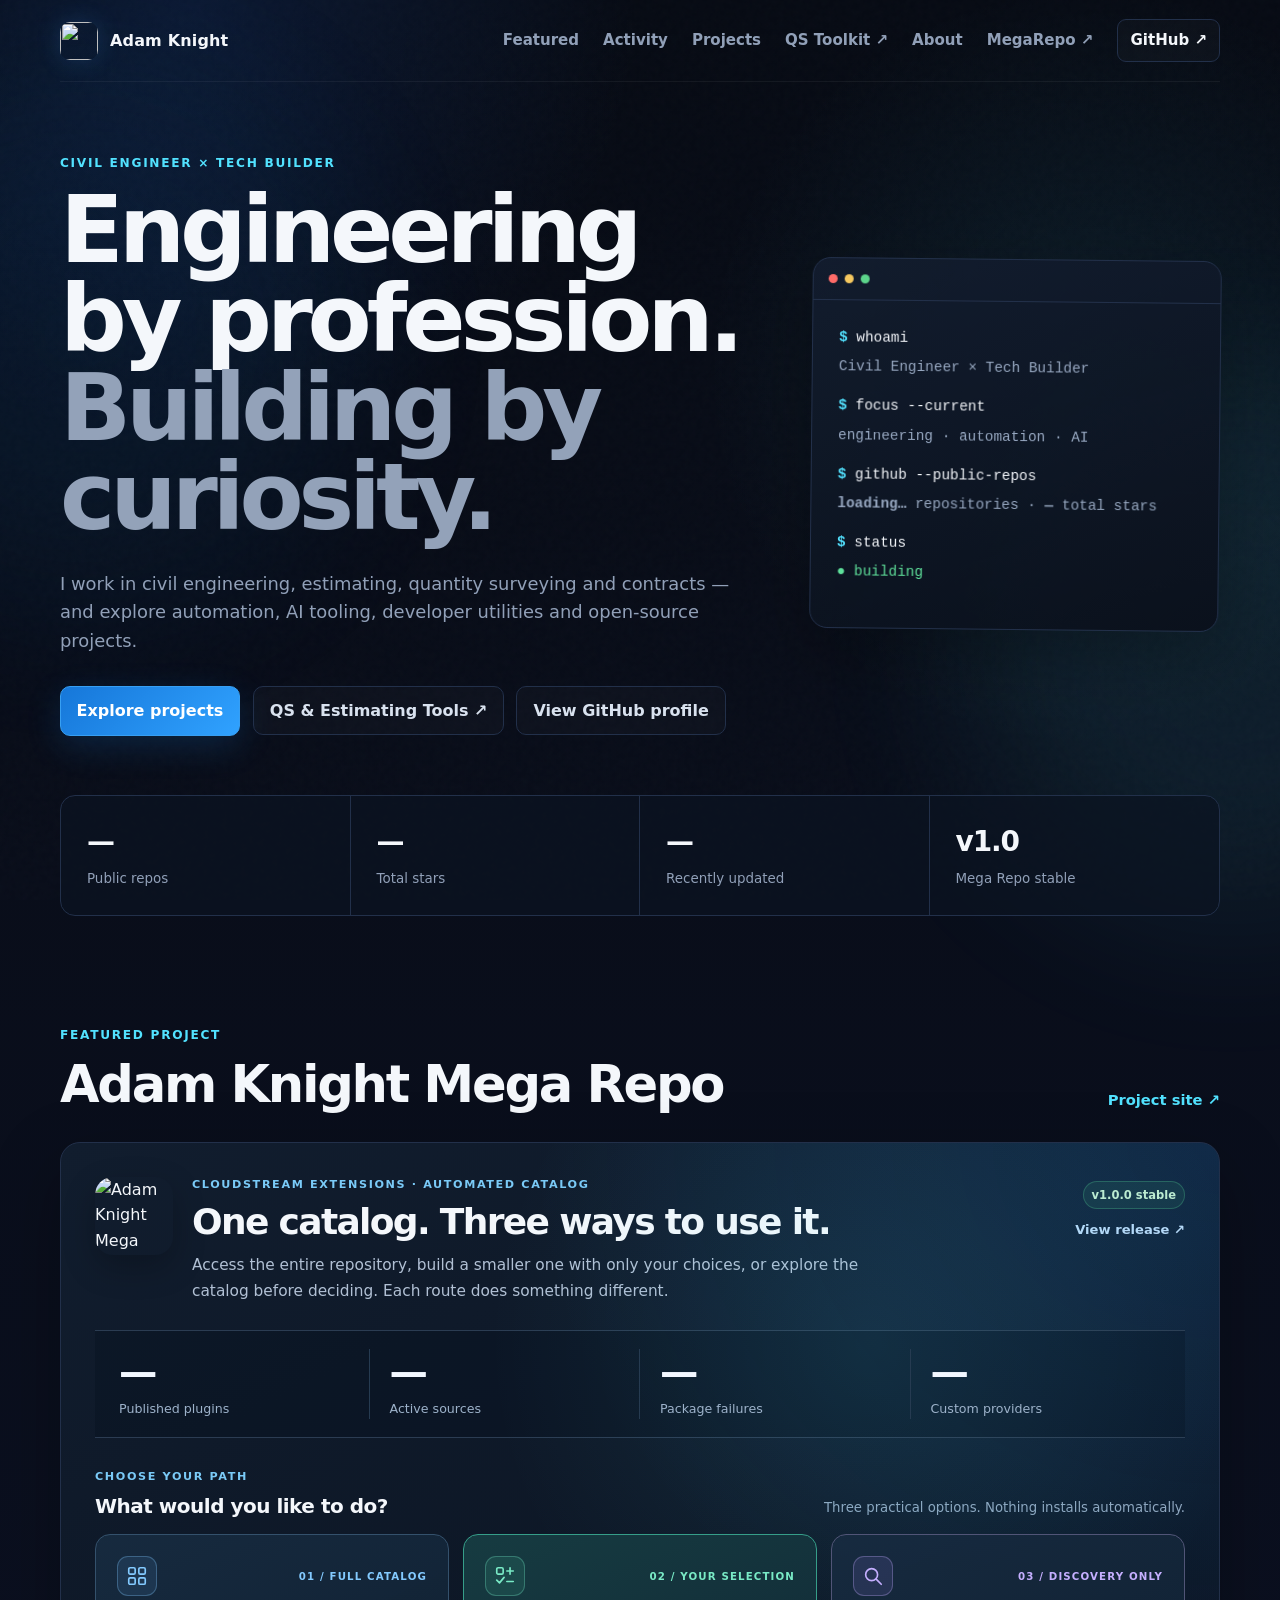
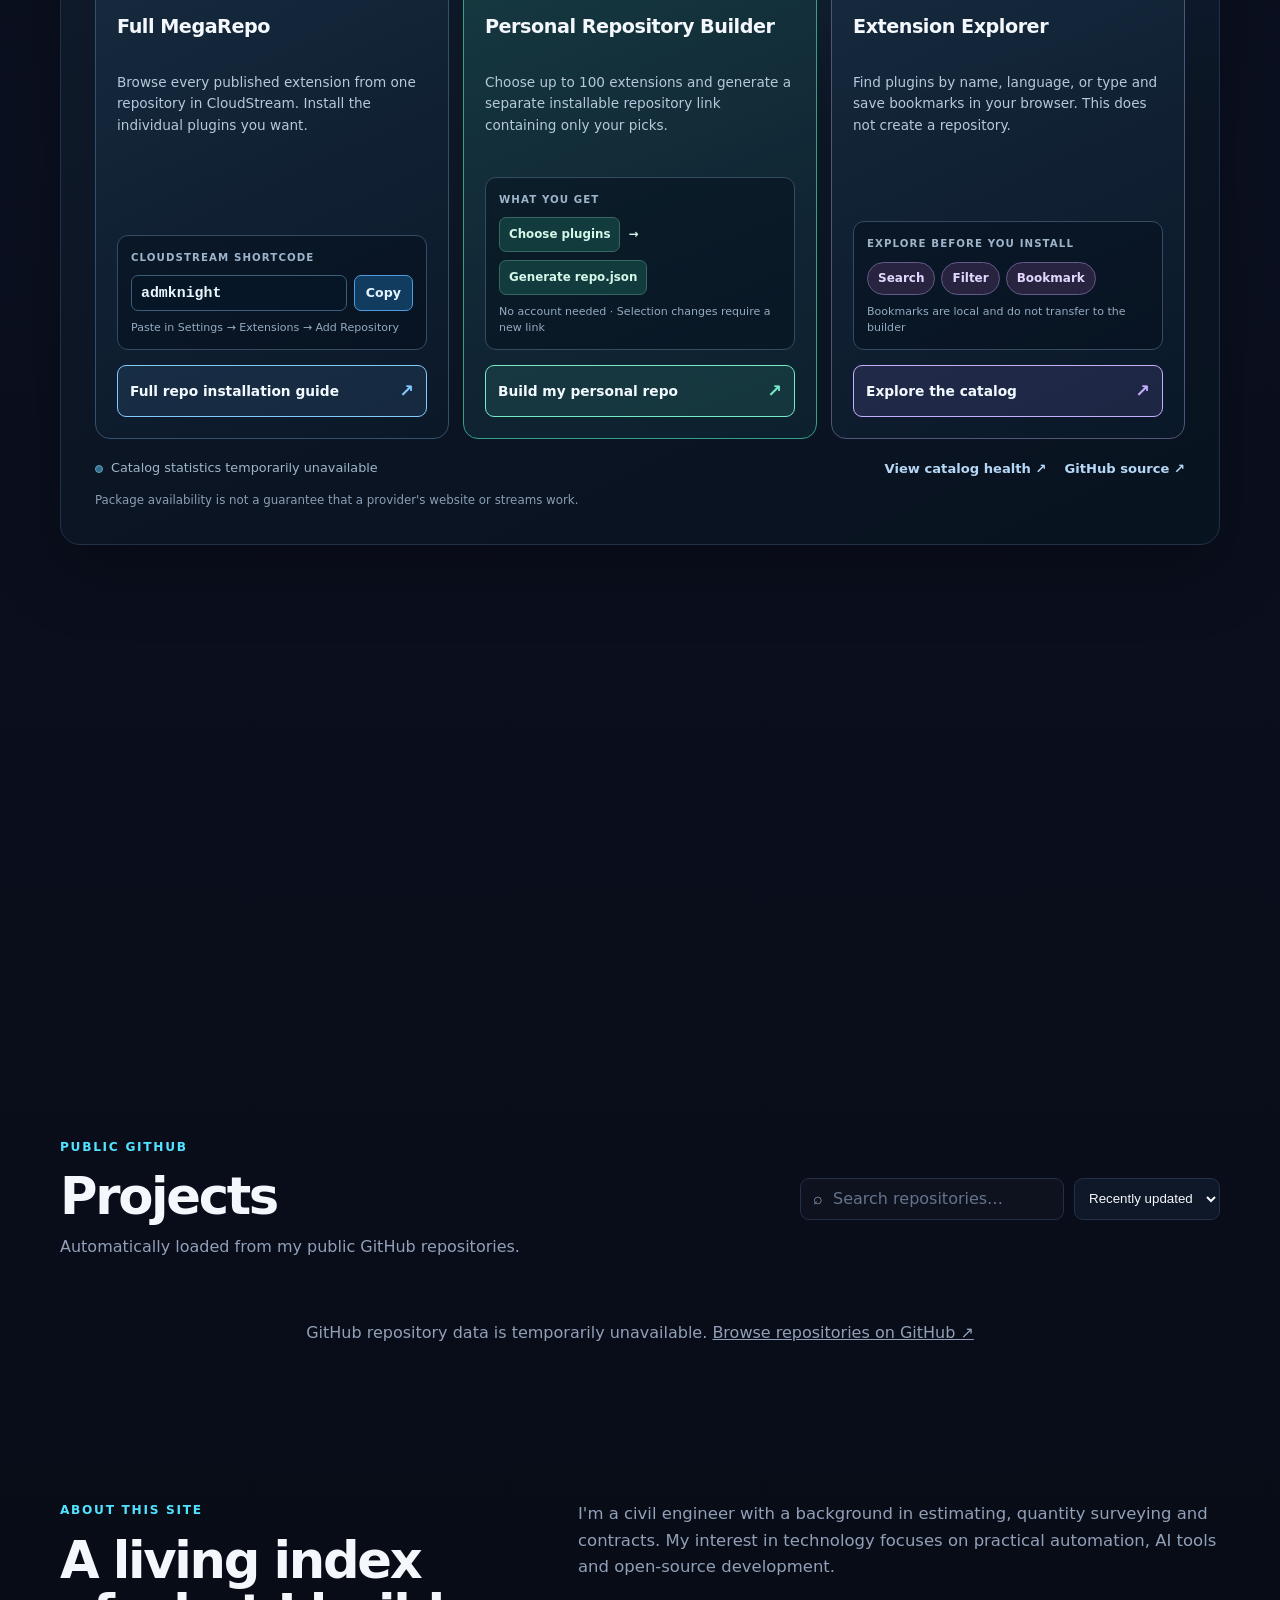
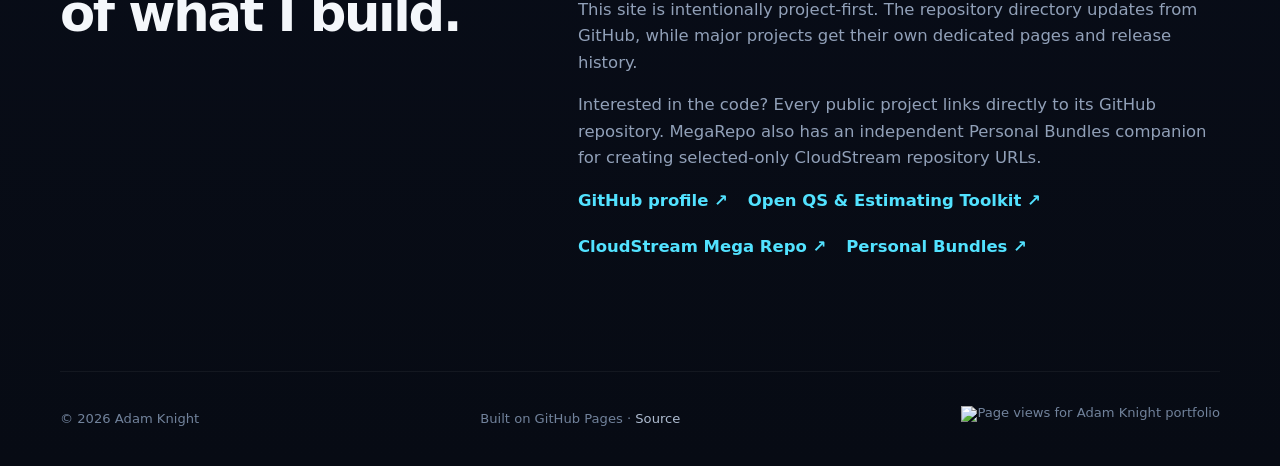
==== commit 5f0e08b2: "feat(portfolio): surface curated QS and estimating resources from main site" ====
--- a/index.html
+++ b/index.html
@@ -54,6 +54,7 @@
       <a href="#featured">Featured</a>
       <a href="#activity">Activity</a>
       <a href="#projects">Projects</a>
+      <a href="/estimating-tools.html">QS Toolkit ↗</a>
       <a href="#about">About</a>
       <a class="nav-megarepo" href="https://admknight.github.io/CloudstreamExtensions/" target="_blank" rel="noopener noreferrer">MegaRepo ↗</a>
       <a class="nav-github" href="https://github.com/admknight" target="_blank" rel="noopener noreferrer">GitHub ↗</a>
@@ -68,6 +69,7 @@
         <p class="hero-text">I work in civil engineering, estimating, quantity surveying and contracts — and explore automation, AI tooling, developer utilities and open-source projects.</p>
         <div class="hero-actions">
           <a class="btn primary" href="#projects">Explore projects</a>
+          <a class="btn secondary" href="/estimating-tools.html">QS &amp; Estimating Tools ↗</a>
           <a class="btn secondary" href="https://github.com/admknight" target="_blank" rel="noopener noreferrer">View GitHub profile</a>
         </div>
       </div>
@@ -264,6 +266,7 @@
         <p>Interested in the code? Every public project links directly to its GitHub repository. MegaRepo also has an independent Personal Bundles companion for creating selected-only CloudStream repository URLs.</p>
         <div class="about-links">
           <a href="https://github.com/admknight" target="_blank" rel="noopener noreferrer">GitHub profile ↗</a>
+          <a href="/estimating-tools.html">Open QS &amp; Estimating Toolkit ↗</a>
           <a href="https://admknight.github.io/CloudstreamExtensions/" target="_blank" rel="noopener noreferrer">CloudStream Mega Repo ↗</a>
           <a href="https://adam-cloudstream-bundles.badass-insane.workers.dev/" target="_blank" rel="noopener noreferrer">Personal Bundles ↗</a>
         </div>
